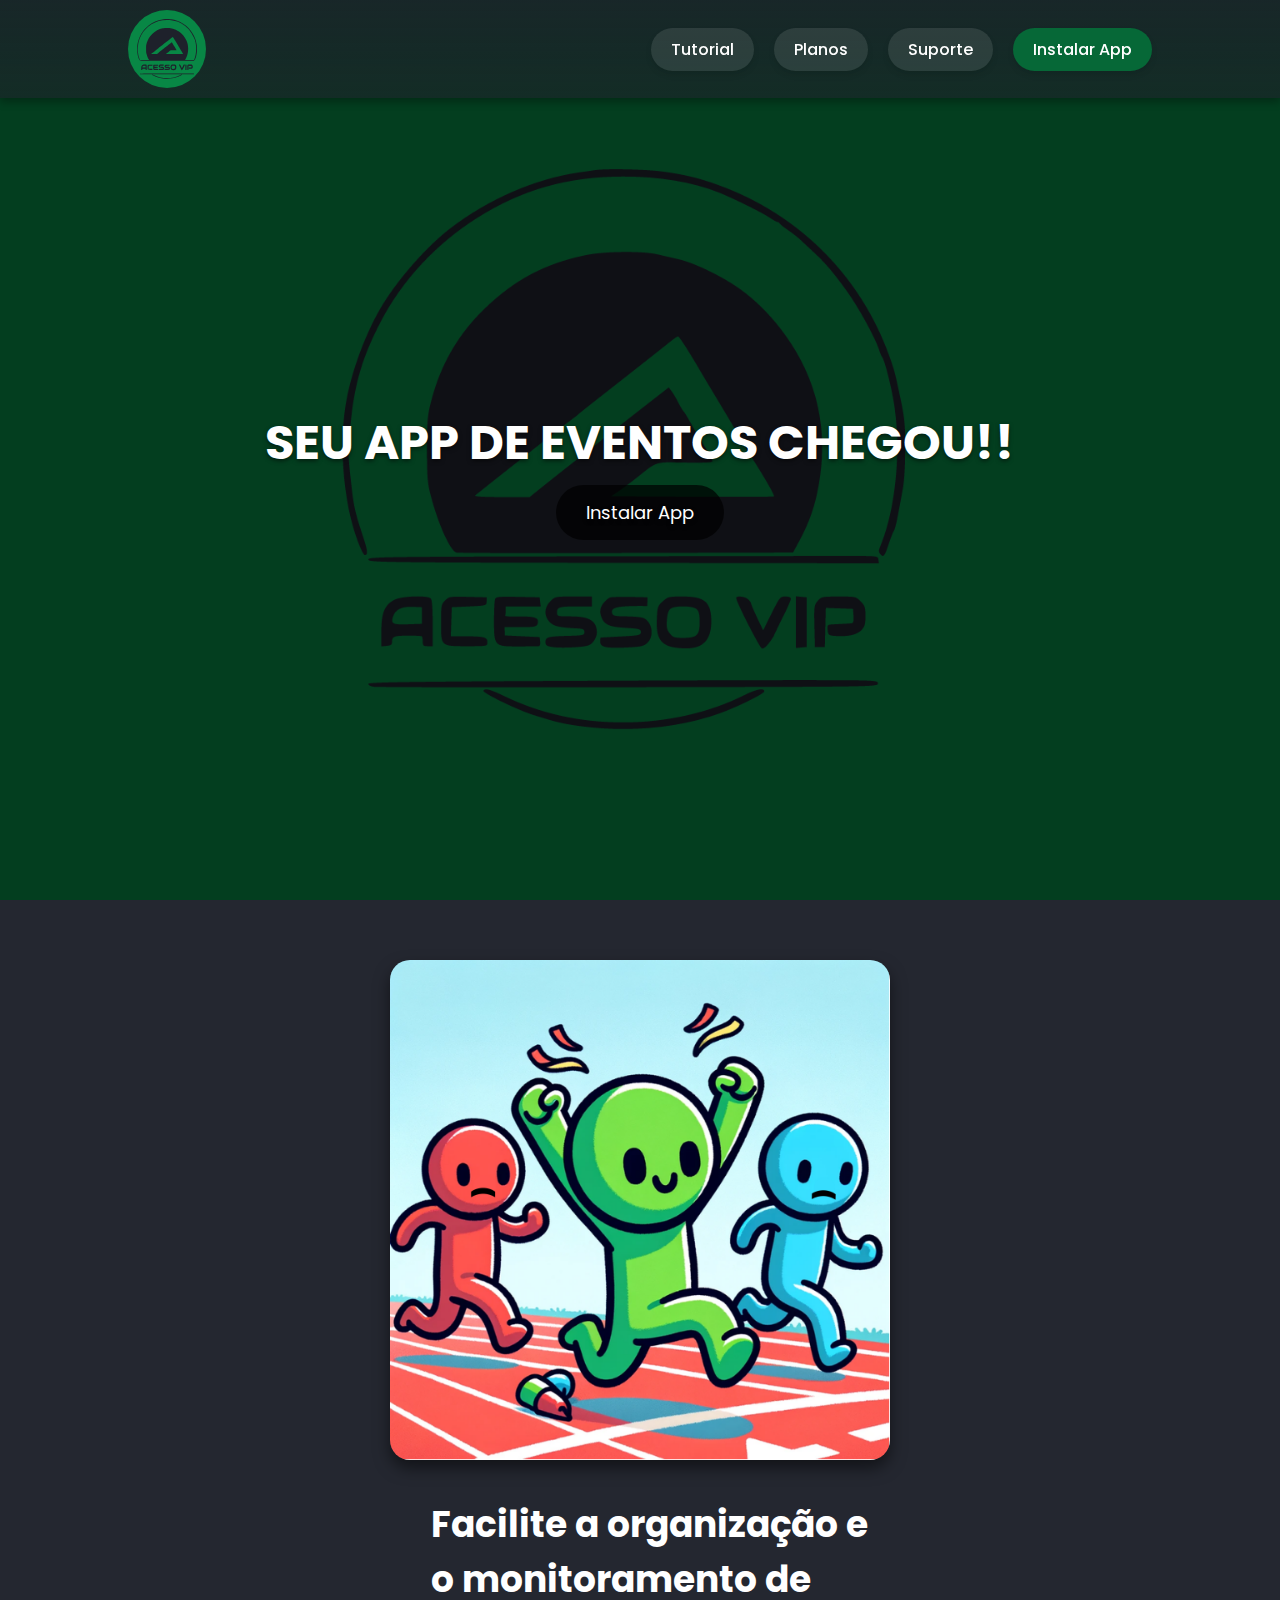
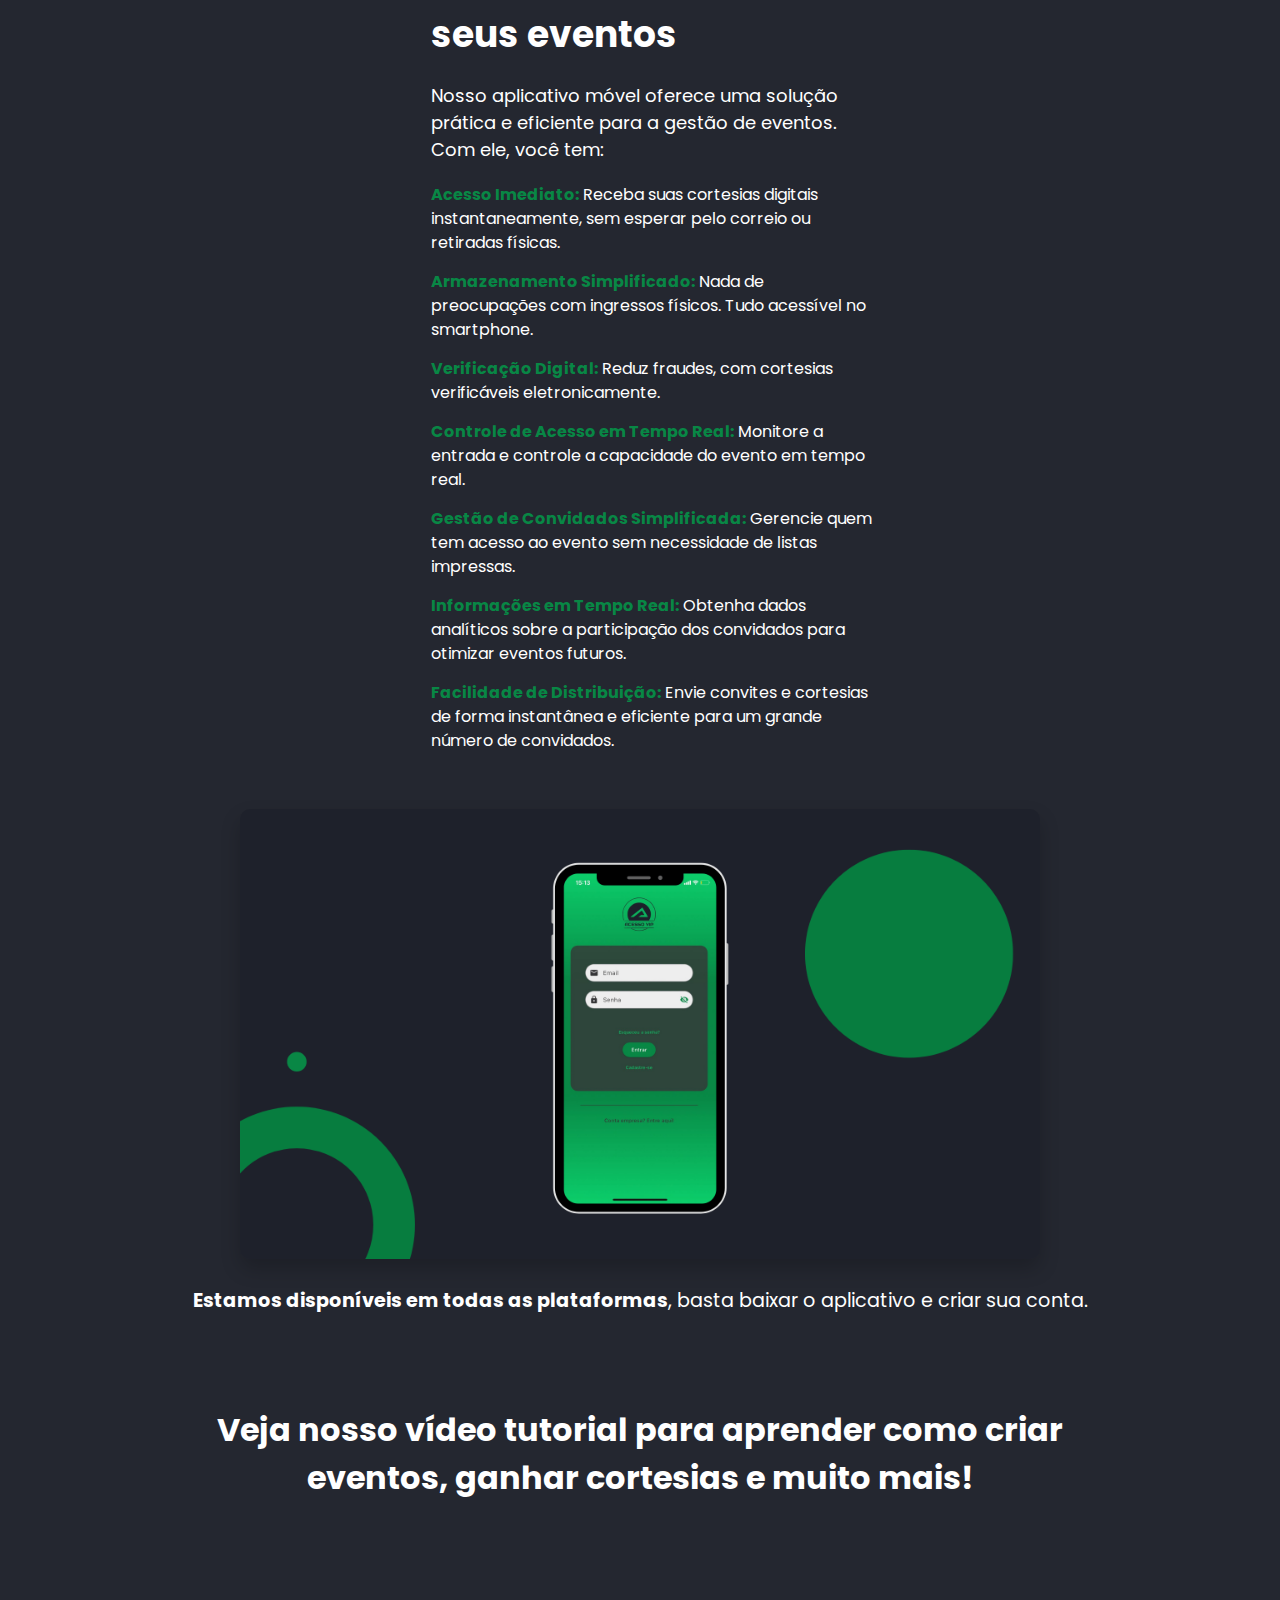
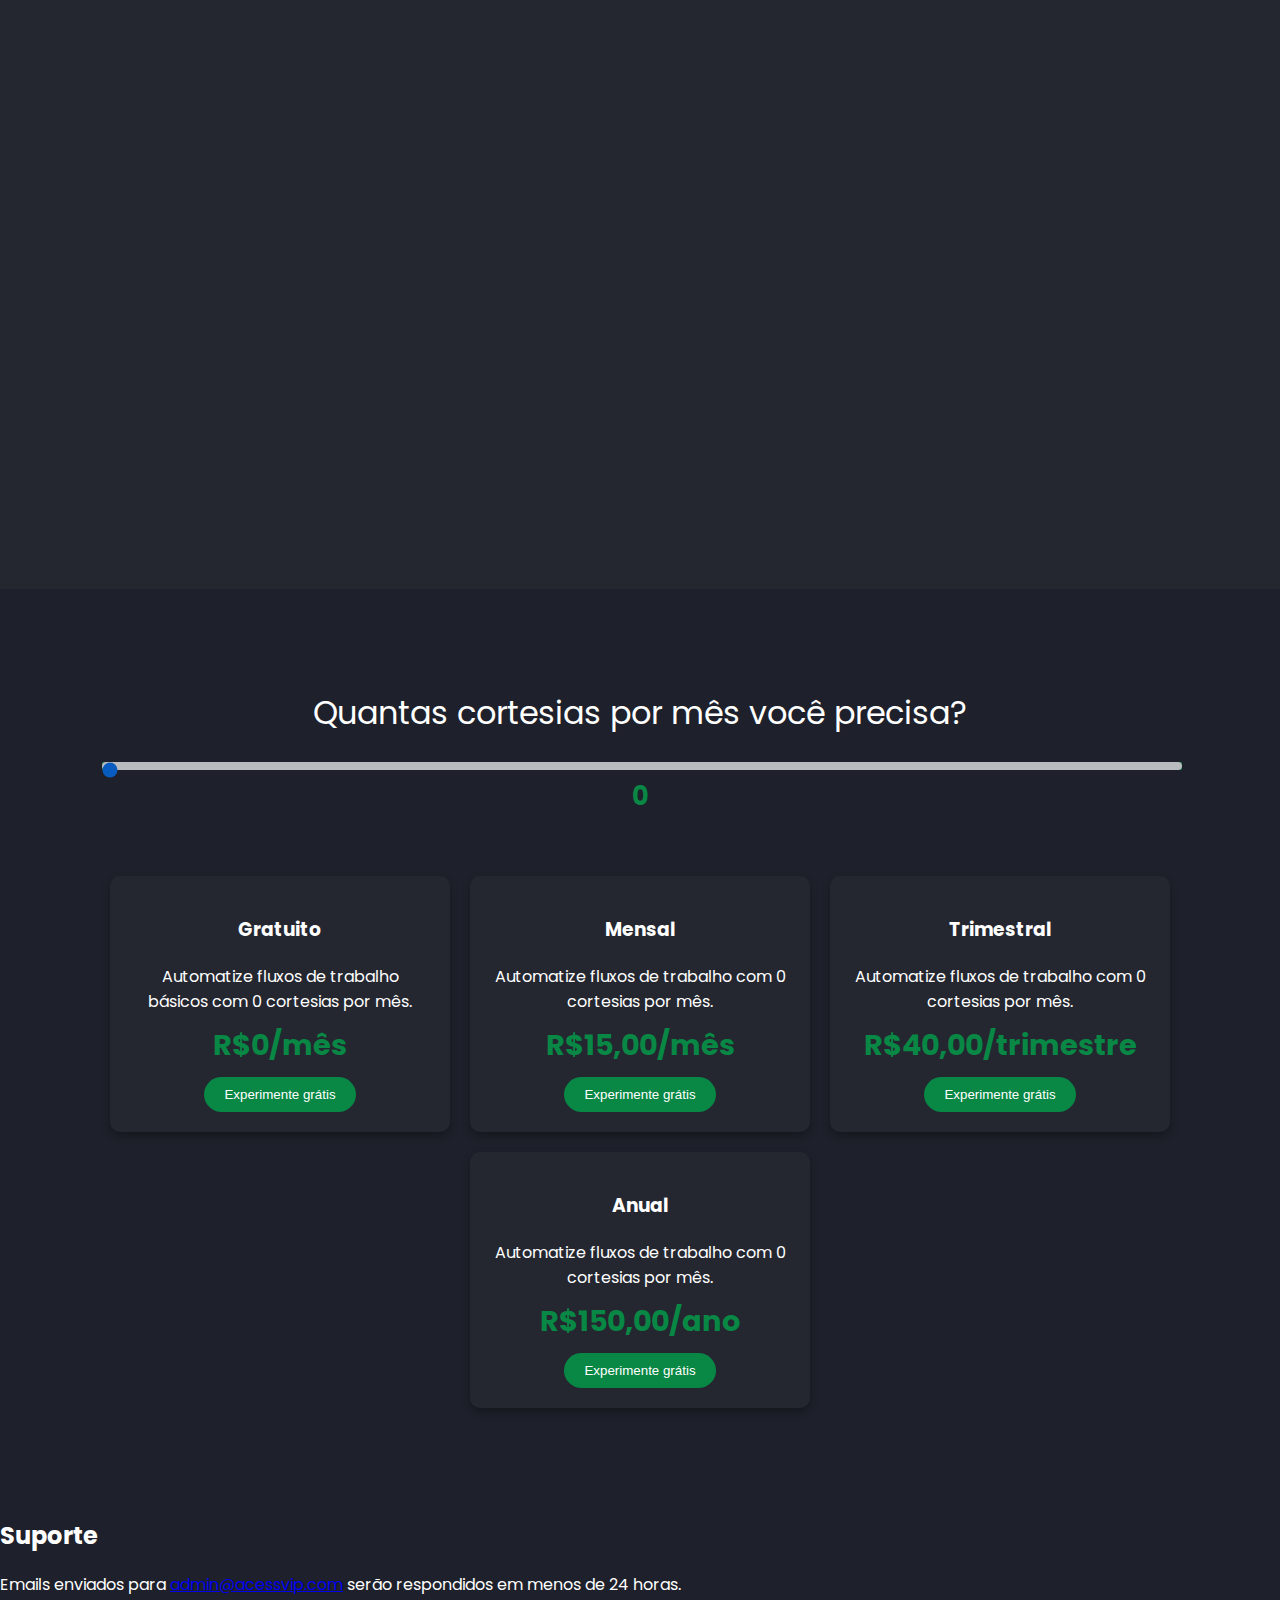
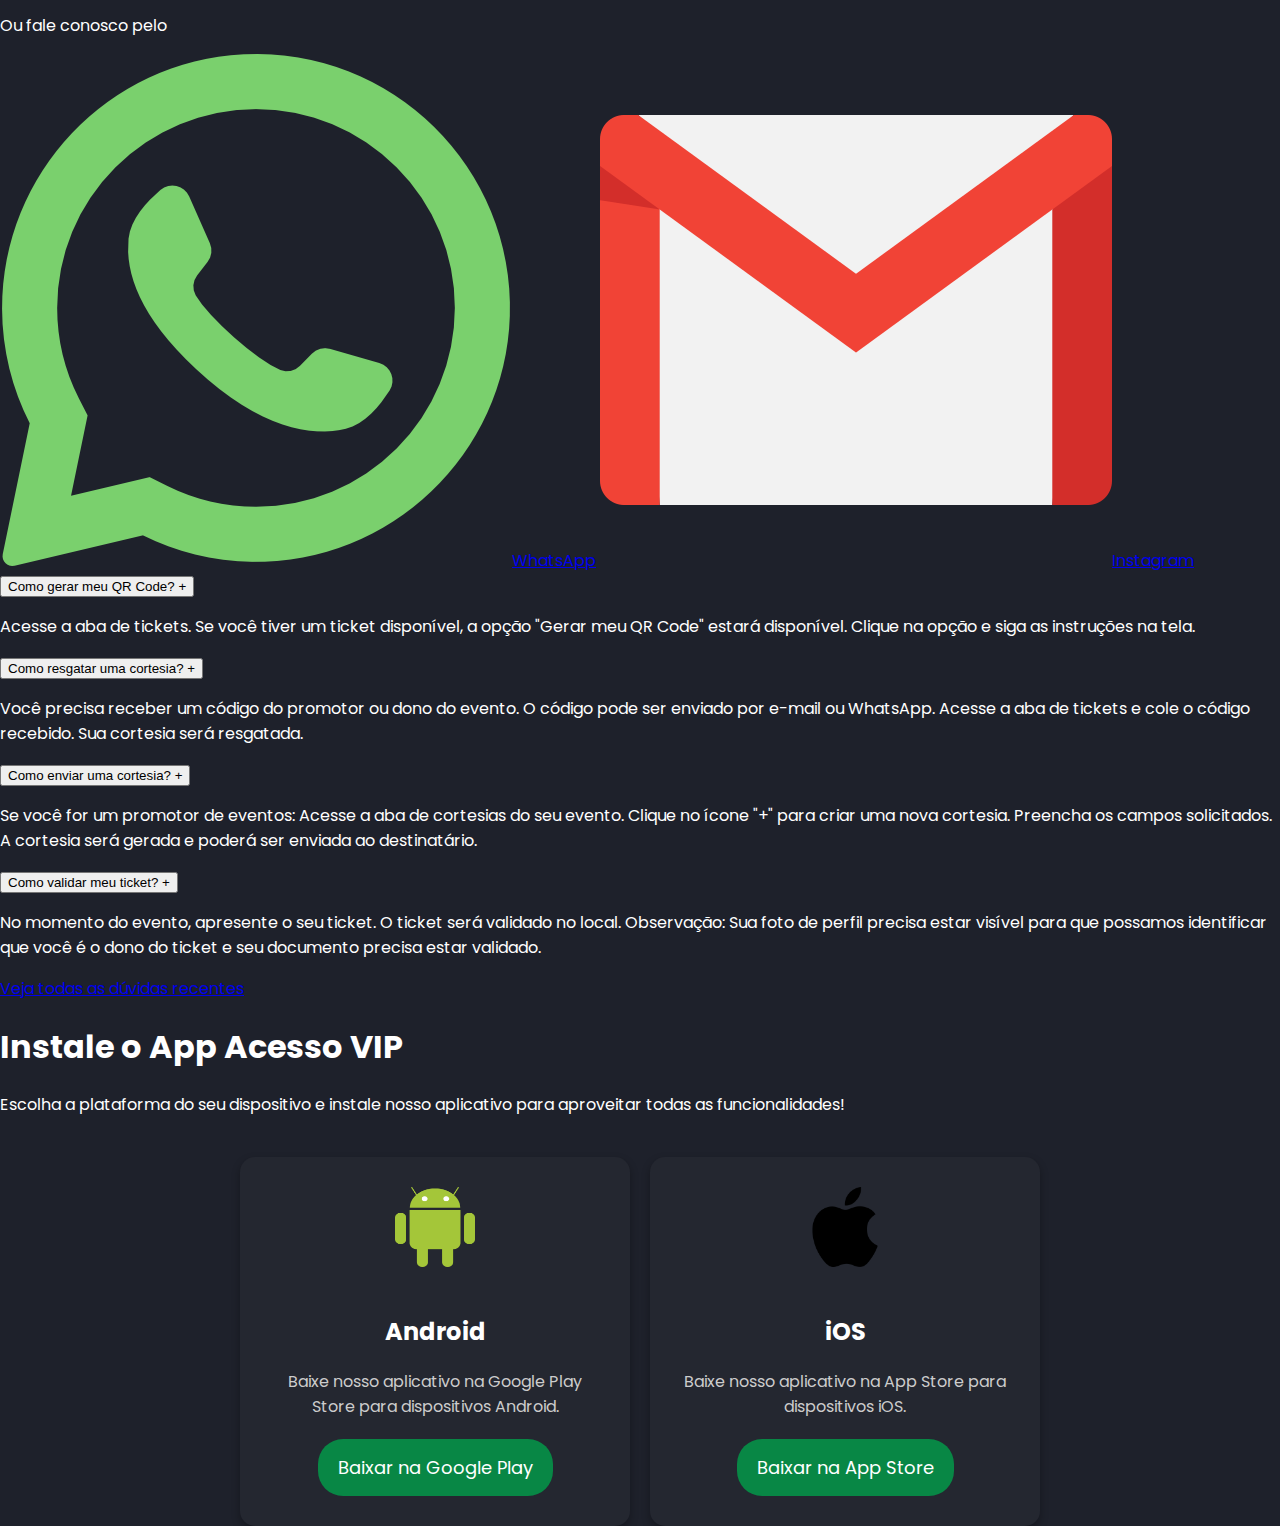
==== index.html @ bec6817f "Update index.html" ====
<!DOCTYPE html>
<html lang="pt-br">
<head>
    <meta charset="UTF-8">
    <meta name="viewport" content="width=device-width, initial-scale=1.0">
    <title>Acesso VIP</title>
    <link rel="stylesheet" href="styles.css">
</head>
<body>
    <header>
        <div class="logo-container">
            <img src="assets/logo.svg" alt="Logo" class="logo">
        </div>
        <nav>
            <ul>
                <li><a href="#tutorial">Tutorial</a></li>
                <li><a href="#plans">Planos</a></li>
                <li><a href="#support">Suporte</a></li>
                <li><a href="#instalar" style="background-color: #066837;">Instalar App</a></li>
            </ul>
        </nav>
    </header>
    
    <!-- Seção de Banner -->
    <section class="banner">
        <div class="banner-content">
            <h1>SEU APP DE EVENTOS CHEGOU!!</h1>
            <a href="#instalar" class="banner-button">Instalar App</a>
        </div>
    </section>

    <section id="tutorial" class="tutorial">
        <div class="tutorial-container">
            <div class="tutorial-left">
                <img src="assets/image.png" alt="Imagem do App">
            </div>
            <div class="tutorial-right">
                <h2>Facilite a organização e o monitoramento de seus eventos</h2>
                <p>Nosso aplicativo móvel oferece uma solução prática e eficiente para a gestão de eventos. Com ele, você tem:</p>
                <ul>
                    <li><strong>Acesso Imediato:</strong> Receba suas cortesias digitais instantaneamente, sem esperar pelo correio ou retiradas físicas.</li>
                    <li><strong>Armazenamento Simplificado:</strong> Nada de preocupações com ingressos físicos. Tudo acessível no smartphone.</li>
                    <li><strong>Verificação Digital:</strong> Reduz fraudes, com cortesias verificáveis eletronicamente.</li>
                    <li><strong>Controle de Acesso em Tempo Real:</strong> Monitore a entrada e controle a capacidade do evento em tempo real.</li>
                    <li><strong>Gestão de Convidados Simplificada:</strong> Gerencie quem tem acesso ao evento sem necessidade de listas impressas.</li>
                    <li><strong>Informações em Tempo Real:</strong> Obtenha dados analíticos sobre a participação dos convidados para otimizar eventos futuros.</li>
                    <li><strong>Facilidade de Distribuição:</strong> Envie convites e cortesias de forma instantânea e eficiente para um grande número de convidados.</li>
                </ul>
            </div>
        </div>
        <div class="promotion-and-video">
            <div class="app-promotion">
                <img src="assets/phone.png" alt="Aplicativo em todas as plataformas">
                <p><strong>Estamos disponíveis em todas as plataformas</strong>, basta baixar o aplicativo e criar sua conta.</p>
            </div>
            <div class="video-tutorial">
                <h3>Veja nosso vídeo tutorial para aprender como criar eventos, ganhar cortesias e muito mais!</h3>
                <iframe width="560" height="315" src="https://www.youtube.com/embed/seu-video-id-aqui" frameborder="0" allowfullscreen></iframe>
            </div>
        </div>
    </section>
    
    <section id="plans" style="margin: 100px;">
        <div class="slider-container">
            <label for="courtesy-slider">Quantas cortesias por mês você precisa?</label>
            <input type="range" id="courtesy-slider" min="0" max="12000" value="0" step="400" oninput="updatePrices(this.value)">
            <span id="slider-value">0</span>
        </div>
    
        <div class="plans-container">
            <div class="plan">
                <h3>Gratuito</h3>
                <p>Automatize fluxos de trabalho básicos com <span id="free-courtesy">0</span> cortesias por mês.</p>
                <p class="price">R$0/mês</p>
                <button>Experimente grátis</button>
            </div>
            <div class="plan">
                <h3>Mensal</h3>
                <p>Automatize fluxos de trabalho com <span id="monthly-courtesy">0</span> cortesias por mês.</p>
                <p class="price">R$<span id="monthly-price">15,00</span>/mês</p>
                <button>Experimente grátis</button>
            </div>
            <div class="plan">
                <h3>Trimestral</h3>
                <p>Automatize fluxos de trabalho com <span id="quarterly-courtesy">0</span> cortesias por mês.</p>
                <p class="price">R$<span id="quarterly-price">40,00</span>/trimestre</p>
                <button>Experimente grátis</button>
            </div>
            <div class="plan">
                <h3>Anual</h3>
                <p>Automatize fluxos de trabalho com <span id="annual-courtesy">0</span> cortesias por mês.</p>
                <p class="price">R$<span id="annual-price">150,00</span>/ano</p>
                <button>Experimente grátis</button>
            </div>
        </div>
    </section>
    
    <section id="support-preview" class="support-preview">
        <h2>Suporte</h2>
        <p>Emails enviados para <a href="mailto:admin@acessvip.com" class="email-link">admin@acessvip.com</a> serão respondidos em menos de 24 horas.</p>
        <p>Ou fale conosco pelo</p>
        <a href="https://wa.me/your-whatsapp-number" class="whatsapp-button"><img src="assets/whatsapp.png" alt="WhatsApp">WhatsApp</a>
        <a href="https://www.instagram.com/seuperfil" class="insta-button"><img src="assets/email.png" alt="Instagram">Instagram</a>
    
        <div class="faq-preview">
            <div class="faq-item">
                <button class="faq-question">
                    Como gerar meu QR Code?
                    <span class="faq-icon">+</span>
                </button>
                <div class="faq-answer">
                    <p>Acesse a aba de tickets. Se você tiver um ticket disponível, a opção "Gerar meu QR Code" estará disponível. Clique na opção e siga as instruções na tela.</p>
                </div>
            </div>
            <div class="faq-item">
                <button class="faq-question">
                    Como resgatar uma cortesia?
                    <span class="faq-icon">+</span>
                </button>
                <div class="faq-answer">
                    <p>Você precisa receber um código do promotor ou dono do evento. O código pode ser enviado por e-mail ou WhatsApp. Acesse a aba de tickets e cole o código recebido. Sua cortesia será resgatada.</p>
                </div>
            </div>
            <div class="faq-item">
                <button class="faq-question">
                    Como enviar uma cortesia?
                    <span class="faq-icon">+</span>
                </button>
                <div class="faq-answer">
                    <p>Se você for um promotor de eventos: Acesse a aba de cortesias do seu evento. Clique no ícone "+" para criar uma nova cortesia. Preencha os campos solicitados. A cortesia será gerada e poderá ser enviada ao destinatário.</p>
                </div>
            </div>
            <div class="faq-item">
                <button class="faq-question">
                    Como validar meu ticket?
                    <span class="faq-icon">+</span>
                </button>
                <div class="faq-answer">
                    <p>No momento do evento, apresente o seu ticket. O ticket será validado no local. Observação: Sua foto de perfil precisa estar visível para que possamos identificar que você é o dono do ticket e seu documento precisa estar validado.</p>
                </div>
            </div>
        </div>
    
        <a href="suporte.html" class="view-all-link">Veja todas as dúvidas recentes</a>
    </section>                
    
    <section id="instalar">
        <h1>Instale o App Acesso VIP</h1>
        <p>Escolha a plataforma do seu dispositivo e instale nosso aplicativo para aproveitar todas as funcionalidades!</p>
        
        <div class="platform-container">
            <div class="platform">
                <img src="assets/android.png" alt="Android">
                <h2>Android</h2>
                <p>Baixe nosso aplicativo na Google Play Store para dispositivos Android.</p>
                <a href="https://play.google.com/store/apps/details?id=br.com.facility.facility" class="install-button" target="_blank" rel="noopener noreferrer">Baixar na Google Play</a>
            </div>
            <div class="platform">
                <img src="assets/apple.png" alt="iOS">
                <h2>iOS</h2>
                <p>Baixe nosso aplicativo na App Store para dispositivos iOS.</p>
                <a href="https://apps.apple.com/br/app/acesso-vip/id6478621364" class="install-button" target="_blank" rel="noopener noreferrer">Baixar na App Store</a>
            </div>
        </div>
    </section>

    <!-- Carrega o script externo -->
    <script src="scripts.js"></script>
</body>
</html>
---- styles.css ----
/* Importando a fonte Poppins */
@import url('https://fonts.googleapis.com/css2?family=Poppins:wght@300;400;500;600;700&display=swap');

/* Definições básicas */
body {
    margin: 0;
    padding: 0;
    font-family: 'Poppins', sans-serif;
    background-color: #1E212B; /* Cor de fundo principal */
    color: white; /* Cor do texto */
    overflow-x: hidden; /* Impede o overflow lateral */
}

/* Estilo do Header e do Menu */
header {
    display: flex;
    justify-content: space-between;
    align-items: center;
    padding: 10px 10%; /* Padding lateral de 10% para garantir espaço */
    background: linear-gradient(to bottom, rgba(30, 33, 43, 0.8), rgba(30, 33, 43, 0.6)); /* Gradiente transparente */
    position: fixed;
    width: 100%;
    top: 0;
    z-index: 1000;
    box-sizing: border-box;
    box-shadow: 0 4px 8px rgba(0, 0, 0, 0.3); /* Sombra abaixo do menu */
}

.logo-container {
    background-color: #088745; /* Fundo redondo verde para a logo */
    border-radius: 50%;
    padding: 9px; /* Reduzi o padding para menos borda verde */
    display: flex;
    justify-content: center;
    align-items: center;
    width: 60px; /* Tamanho ajustado para a logo */
    height: 60px; /* Tamanho ajustado para a logo */
}

.logo {
    width: 60px; /* Tamanho da logo ajustado */
    height: 60px; /* Tamanho da logo ajustado */
}

nav ul {
    list-style: none;
    margin: 0;
    padding: 0;
    display: flex;
    gap: 20px; /* Espaço entre os itens do menu */
    flex-wrap: wrap; /* Para evitar que itens saiam da tela em dispositivos menores */
}

nav ul li {
    display: inline;
}

nav ul li a {
    text-decoration: none;
    color: white;
    font-weight: 500;
    padding: 10px 20px;
    border-radius: 25px; /* Arredondamento dos botões */
    transition: background-color 0.3s, transform 0.2s;
    white-space: nowrap; /* Evita quebra de linha nos textos */
    box-shadow: 0 4px 6px rgba(0, 0, 0, 0.1); /* Sombra suave nos botões */
    background-color: rgba(255, 255, 255, 0.1); /* Fundo padrão para as seções */
}

nav ul li a:hover {
    background-color: rgba(255, 255, 255, 0.2); /* Efeito hover */
    transform: translateY(-2px); /* Efeito hover com leve elevação */
}

nav ul li a.section-4 {
    background-color: #088745; /* Fundo verde para a seção 4 */
}

/* Estilo da Seção de Banner */
.banner {
    height: 100vh; /* Ocupar a altura total da viewport */
    background-image: url('../assets/banner.png'); /* Substitua pelo caminho correto da imagem */
    background-size: cover;
    background-position: center;
    display: flex;
    justify-content: center;
    align-items: center;
    text-align: center;
    position: relative;
}

/* Sobreposição escura para tornar a imagem menos visível */
.banner::before {
    content: "";
    position: absolute;
    top: 0;
    left: 0;
    width: 100%;
    height: 100%;
    background-color: rgba(0, 0, 0, 0.5); /* Ajuste a opacidade conforme necessário (0.5 = 50%) */
    z-index: 1;
}

.banner-content {
    color: white;
    text-shadow: 0 2px 4px rgba(0, 0, 0, 0.5);
    position: relative;
    z-index: 2; /* Garantir que o conteúdo esteja acima da sobreposição */
}

.banner h1 {
    font-size: 48px;
    margin-bottom: 20px;
}

.banner-button {
    background-color: rgba(0, 0, 0, 0.7);
    color: white;
    padding: 15px 30px;
    border-radius: 30px;
    text-decoration: none;
    font-size: 18px;
    transition: background-color 0.3s ease;
}

.banner-button:hover {
    background-color: rgba(0, 0, 0, 0.9);
}

/* Estilo da Seção de Tutorial */
.tutorial {
    background-color: #242730;
    padding: 60px 15%;
    color: white;
    text-align: center;
}

.tutorial-container {
    display: flex;
    justify-content: center;
    align-items: flex-start;
    max-width: 1200px;
    width: 100%;
    margin-bottom: 40px;
    flex-wrap: wrap; /* Permite que o layout seja responsivo */
}

.tutorial-left img {
    max-width: 100%;
    border-radius: 20px;
    box-shadow: 0 8px 16px rgba(0, 0, 0, 0.5); /* Sombra mais pronunciada */
    max-width: 500px;
}

.tutorial-right {
    max-width: 50%;
    margin-left: 30px;
    text-align: left;
}

.tutorial-right h2 {
    font-size: 36px;
    margin-bottom: 20px;
}

.tutorial-right p {
    font-size: 18px;
    margin-bottom: 20px;
    line-height: 1.5;
}

.tutorial-right ul {
    list-style: none;
    padding: 0;
    font-size: 16px;
}

.tutorial-right ul li {
    margin-bottom: 15px;
    line-height: 1.5;
}

.tutorial-right ul li strong {
    color: #088745;
}

/* Centralização do Banner e do Vídeo */
.promotion-and-video {
    display: flex;
    flex-direction: column;
    align-items: center;
    width: 100%;
}

.app-promotion img {
    width: 100%;
    max-width: 800px;
    height: auto;
    border-radius: 10px;
    box-shadow: 0 10px 20px rgba(0, 0, 0, 0.2); /* Sombra suave */
    margin: 0 auto;
}

.app-promotion p {
    margin-top: 20px;
    font-size: 1.2rem;
    color: white;
}

.video-tutorial {
    margin-top: 40px;
}

.video-tutorial h3 {
    font-size: 2rem;
    margin-bottom: 20px;
}

.video-tutorial iframe {
    width: 100%;
    max-width: 800px;
    height: 600px;
    border-radius: 10px;
}

/* Estilo do Slider */
.slider-container {
    text-align: center;
    margin: 50px 0;
}

.slider-container label {
    font-size: 2rem;
    display: block;
    margin-bottom: 15px;
}

#courtesy-slider {
    -webkit-appearance: none;
    width: 100%;
    height: 8px;
    background: #088745; /* Cor de fundo padrão */
    outline: none;
    opacity: 0.7;
    transition: opacity .2s;
}

/* Estilo da barra do slider */
#courtesy-slider::-webkit-slider-runnable-track {
    width: 100%;
    height: 8px;
    background: #fdfdfd; /* Cor verde da barra */
    border-radius: 25px;
}

#courtesy-slider:hover {
    opacity: 1;
}

#slider-value {
    font-size: 1.6rem;
    font-weight: bold;
    color: #088745;
}

.plans-container {
    display: flex;
    justify-content: center;
    flex-wrap: wrap;
}

.plan {
    background-color: #242730;
    padding: 20px;
    margin: 10px;
    border-radius: 10px;
    text-align: center;
    box-shadow: 0 4px 8px rgba(0, 0, 0, 0.3);
    flex: 1 1 200px;
    max-width: 300px;
}

.plan h3 {
    margin-bottom: 20px;
}

.plan p {
    margin: 10px 0;
}

.plan .price {
    font-size: 1.8rem;
    font-weight: bold;
    color: #088745;
}

.plan button {
    background-color: #088745;
    color: white;
    padding: 10px 20px;
    border: none;
    border-radius: 25px;
    cursor: pointer;
    transition: background-color 0.5s ease;
}

.plan button:hover {
    background-color: #066837;
}

/* Estilo das opções de contato */
.contact-options {
    display: flex;
    flex-direction: row;
    align-items: center;
    gap: 20px;
}

.contact-option {
    display: flex;
    align-items: center;
    background-color: #2D313C;
    border-radius: 10px;
    padding: 15px;
    width: 100%;
    max-width: 400px;
    box-shadow: 0 4px 8px rgba(0, 0, 0, 0.3);
}

.contact-option img {
    width: 40px;
    height: 40px;
    margin-right: 15px;
}

.contact-info h3 {
    margin: 0;
    font-size: 18px;
}

.contact-info p {
    margin: 0;
    font-size: 14px;
}

/* Centralização da Seção de Instalação */
.platform-container {
    display: flex;
    justify-content: space-between; /* Espaço entre os containers */
    align-items: center;
    flex-direction: row;
    gap: 20px;
    margin-top: 40px;
    max-width: 800px; /* Define uma largura máxima */
    margin-left: auto;
    margin-right: auto; /* Centraliza o container */
    padding: 0 10px; /* Ajusta o padding lateral para dispositivos menores */
}

.platform {
    background-color: #242730;
    padding: 30px;
    border-radius: 15px;
    text-align: center; /* Centraliza todo o conteúdo dentro do container */
    box-shadow: 0 4px 8px rgba(0, 0, 0, 0.3);
    width: calc(50% - 10px); /* Largura ajustada com espaço entre os containers */
    max-width: 400px; /* Garante que o container não ultrapasse a largura */
}

.platform img {
    width: 80px;
    height: 80px;
    margin-bottom: 20px;
}

.platform h2 {
    margin-bottom: 20px;
    font-size: 24px;
}

.platform p {
    font-size: 16px;
    margin-bottom: 20px;
    color: #ccc;
    text-align: center; /* Centraliza o texto da legenda */
}

.install-button {
    background-color: #088745;
    color: white;
    padding: 15px 20px; /* Ajustei o padding para evitar que o botão quebre */
    border-radius: 25px;
    text-decoration: none;
    font-size: 18px;
    display: inline-block; /* Garante que o botão não quebre em partes */
    white-space: nowrap; /* Evita que o texto do botão quebre em linhas */
    transition: background-color 0.3s ease;
    text-align: center; /* Centraliza o texto no botão */
}

.install-button:hover {
    background-color: #066837;
}

/* Responsividade adicional */
@media (max-width: 600px) {
    .platform-container {
        flex-direction: column;
        gap: 20px;
    }

    .platform {
        width: 100%; /* Torna o container mais flexível em telas menores */
        max-width: 100%; /* Garante que o container ocupe a largura total */
    }
}

/* Responsividade geral */
@media (max-width: 769px) {

    /* Header */
    header {
        flex-direction: column;
        align-items: center;
        padding: 15px 10px;
        text-align: center;
    }

    /* Esconde o menu em dispositivos móveis */
    nav {
        display: none;
    }

    /* Logo centralizada */
    .logo-container {
        margin-bottom: 20px;
    }

    /* Centralização e padding dos conteúdos das seções */
    section {
        padding: 30px 5%;
        text-align: center;
    }

    /* Imagens ajustadas para caber na tela */
    img {
        max-width: 100%;
        height: auto;
    }

    /* Ajustes na seção de tutorial */
    .tutorial-container {
        flex-direction: column;
        align-items: center;
    }

    .tutorial-left, .tutorial-right {
        max-width: 100%;
        margin: 0 auto;
        text-align: center;
    }

    .tutorial-right {
        margin-top: 30px; /* Espaçamento para separar a imagem do texto */
    }

    /* Ajustes na seção de planos */
    .plans-container {
        flex-direction: column; /* Empilha os planos */
        align-items: center;
        gap: 20px;
        padding: 0;
    }

    .plan {
        max-width: 100%; /* Garante que o container ocupe a largura máxima disponível */
        margin: 0 auto;
        padding: 20px;
    }

    .plan h3 {
        font-size: 1.5rem;
        margin-bottom: 15px;
    }

    .plan p {
        font-size: 1.2rem;
        margin-bottom: 20px;
    }

    .plan .price {
        font-size: 1.5rem;
        margin-bottom: 20px;
    }

    .plan button {
        font-size: 1.2rem;
        padding: 12px 25px;
    }

    /* Ajustes na seção de vídeo e promoção */
    .promotion-and-video {
        margin-top: 40px;
    }

    .video-tutorial {
        margin-top: 30px;
    }

    .video-tutorial iframe {
        width: 100%;
        height: auto;
    }

    /* Ajustes na seção de contato */
    .contact-options {
        flex-direction: column;
        gap: 20px; /* Espaço entre as opções de contato */
    }

    .contact-option {
        max-width: 100%; /* Garante que as opções de contato ocupem a largura disponível */
        margin: 0 auto;
    }
}

/* Ajustes adicionais para dispositivos menores (ex: celulares) */
@media (max-width: 480px) {

    /* Texto no banner menor e centralizado */
    .banner h1 {
        font-size: 32px;
    }

    .banner-button {
        font-size: 16px;
        padding: 10px 20px;
    }

    /* Ajustes nos botões */
    .install-button, .plan button {
        font-size: 1rem;
        padding: 10px 20px;
    }

    /* Ajuste do slider e valores */
    .slider-container label {
        font-size: 1.5rem;
    }

    #slider-value {
        font-size: 1.4rem;
    }

    /* Ajustes nos planos */
    .plan .price {
        font-size: 1.3rem;
    }
}
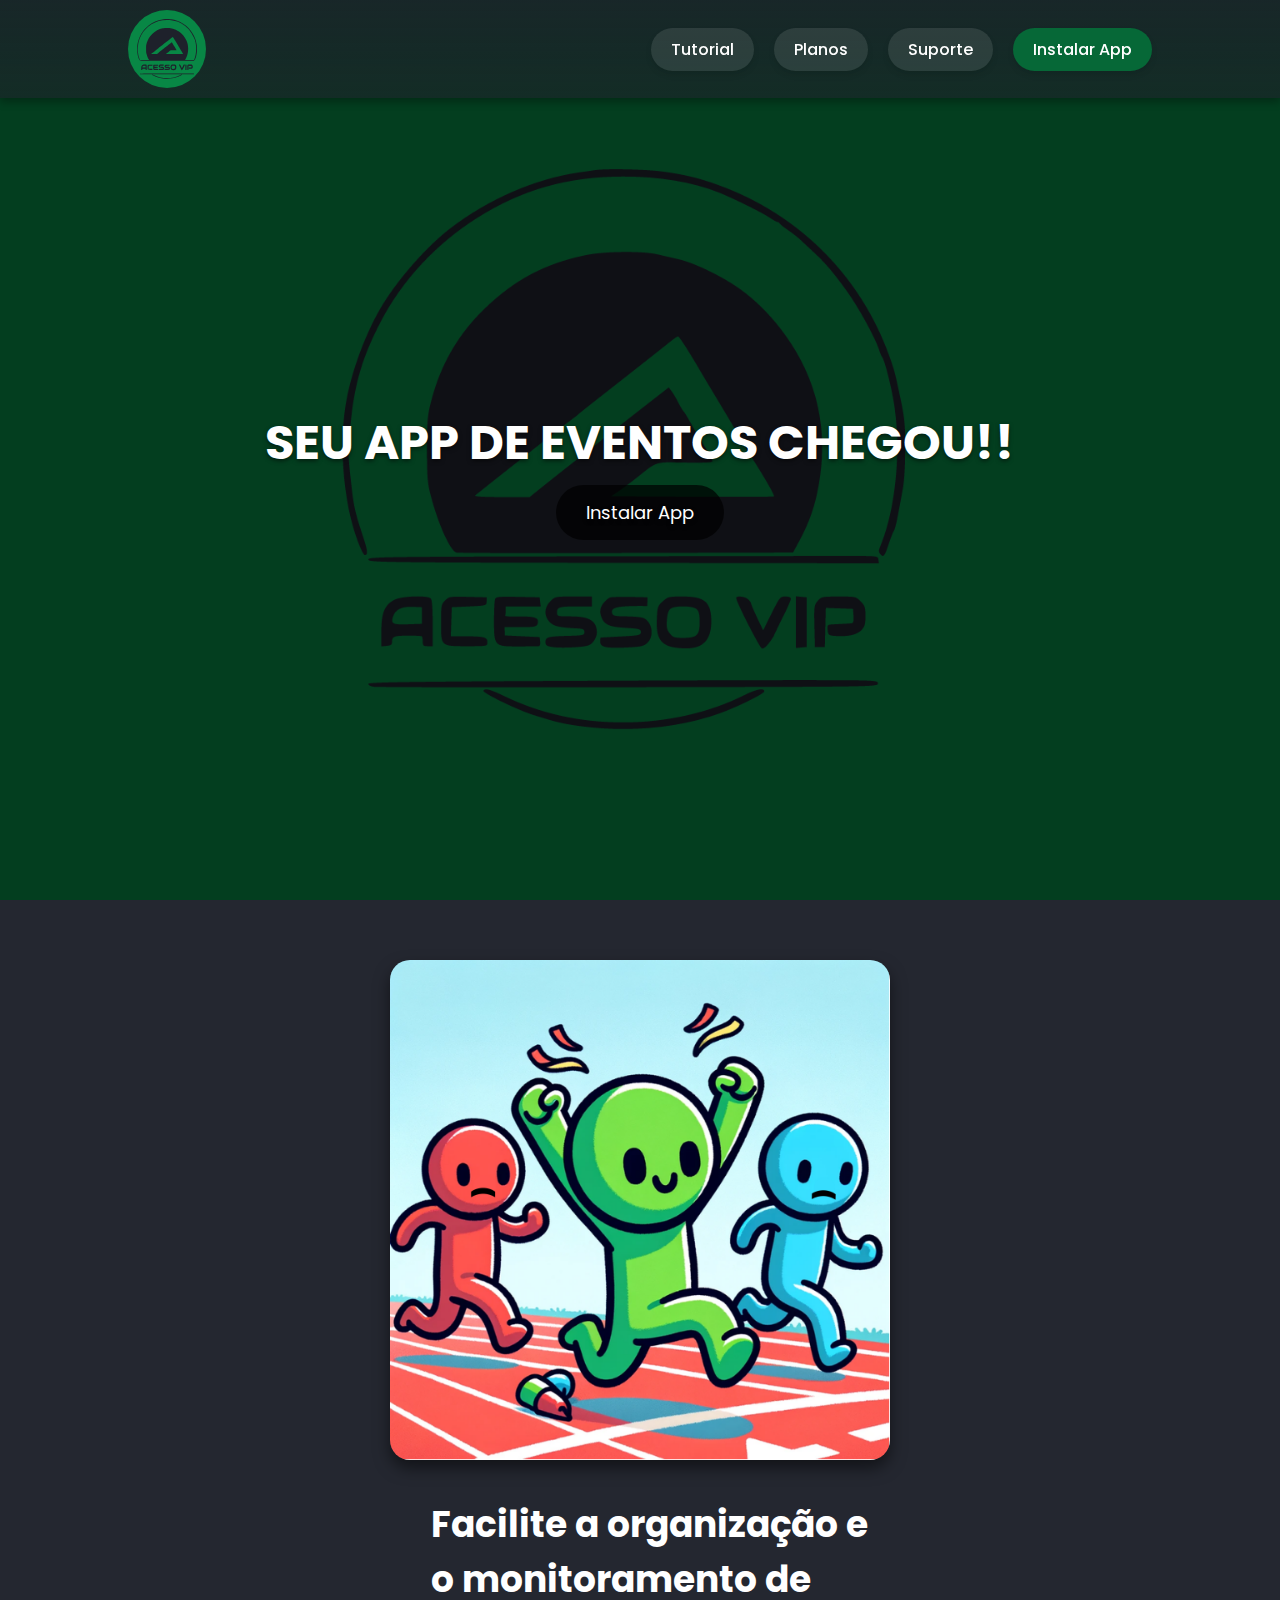
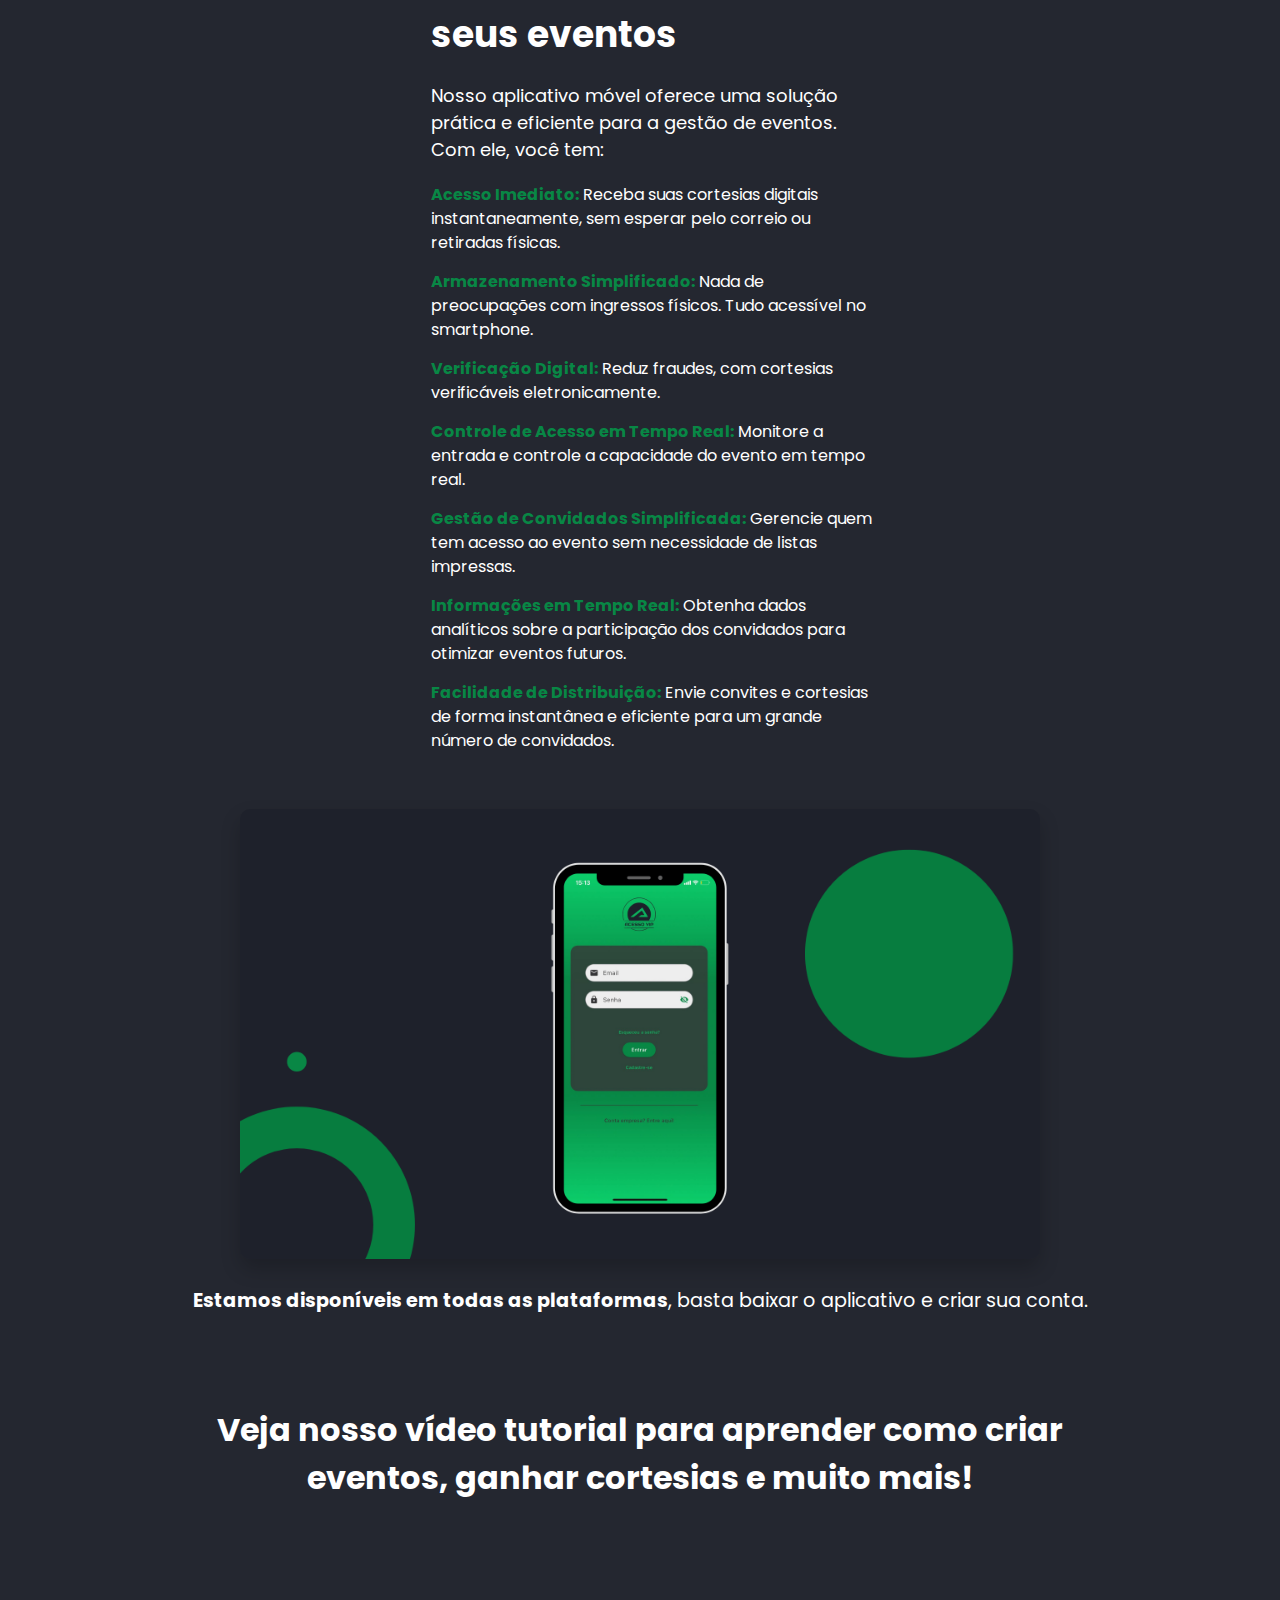
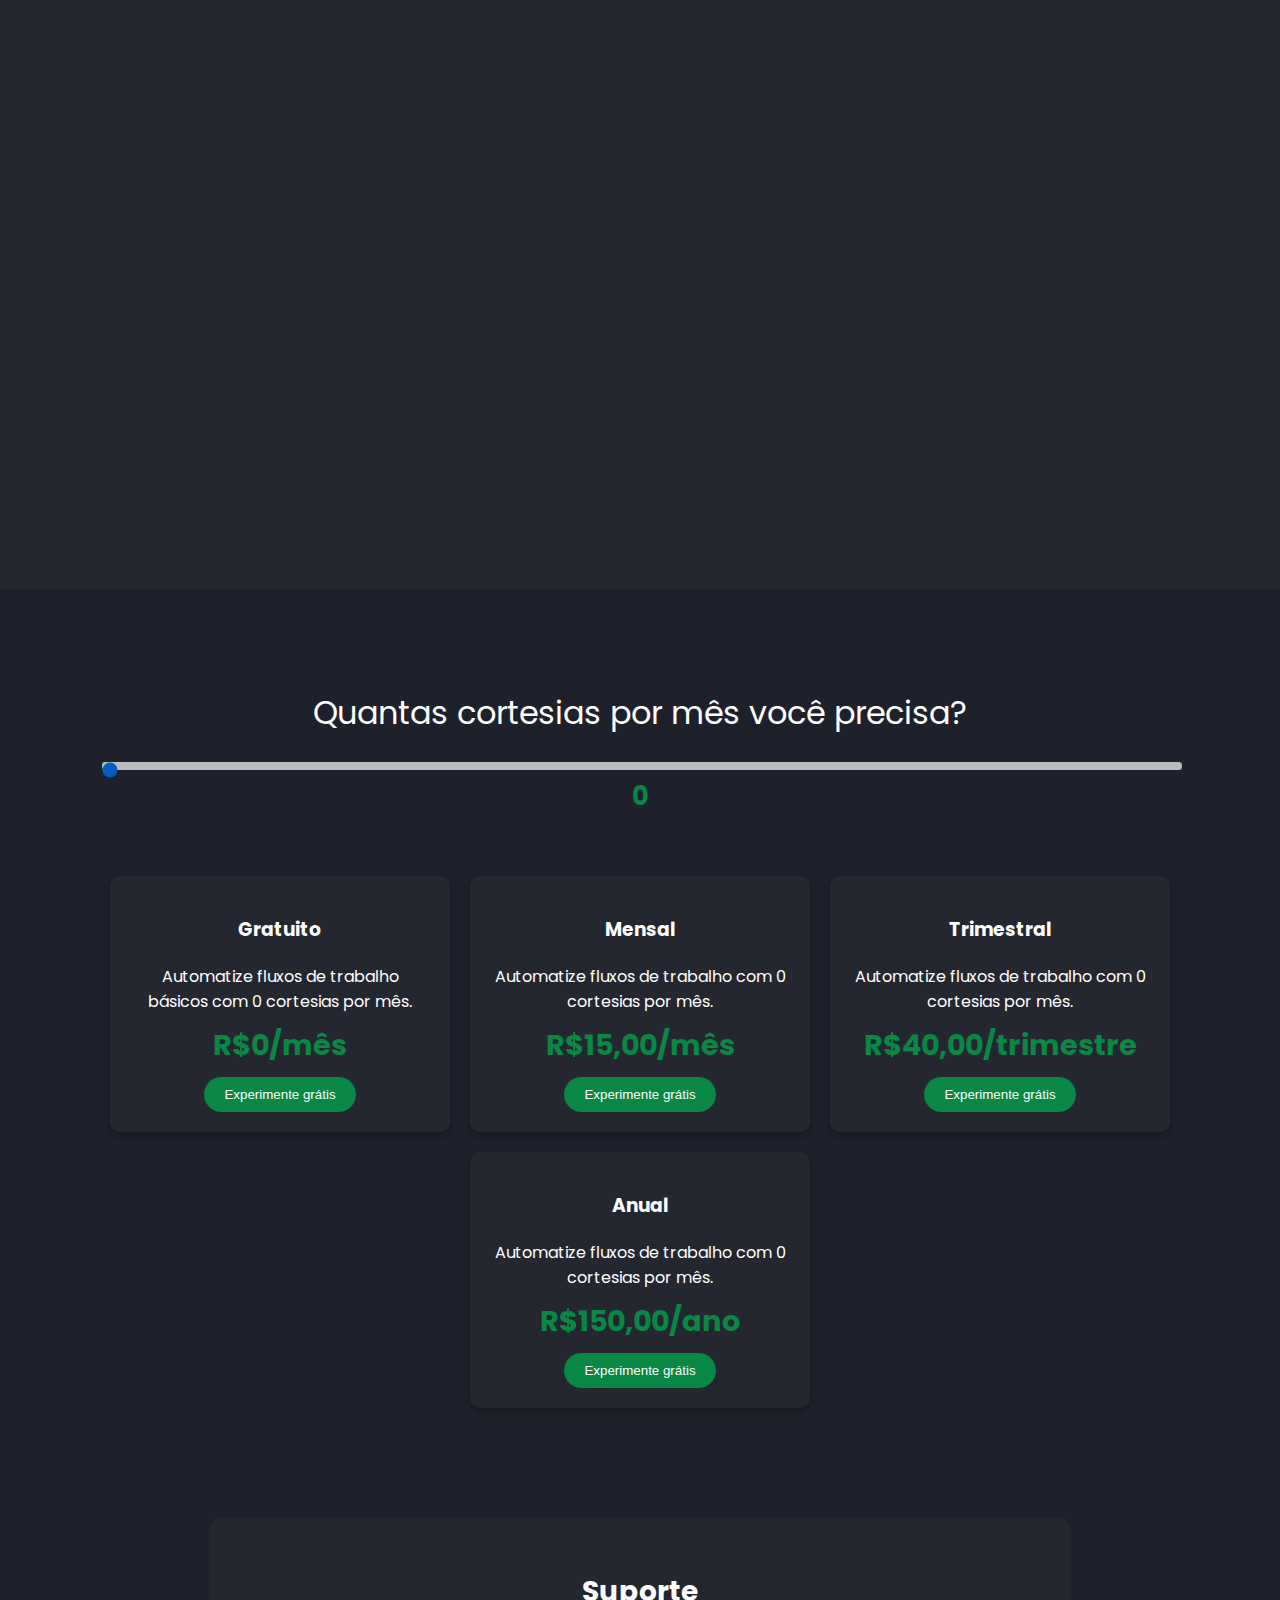
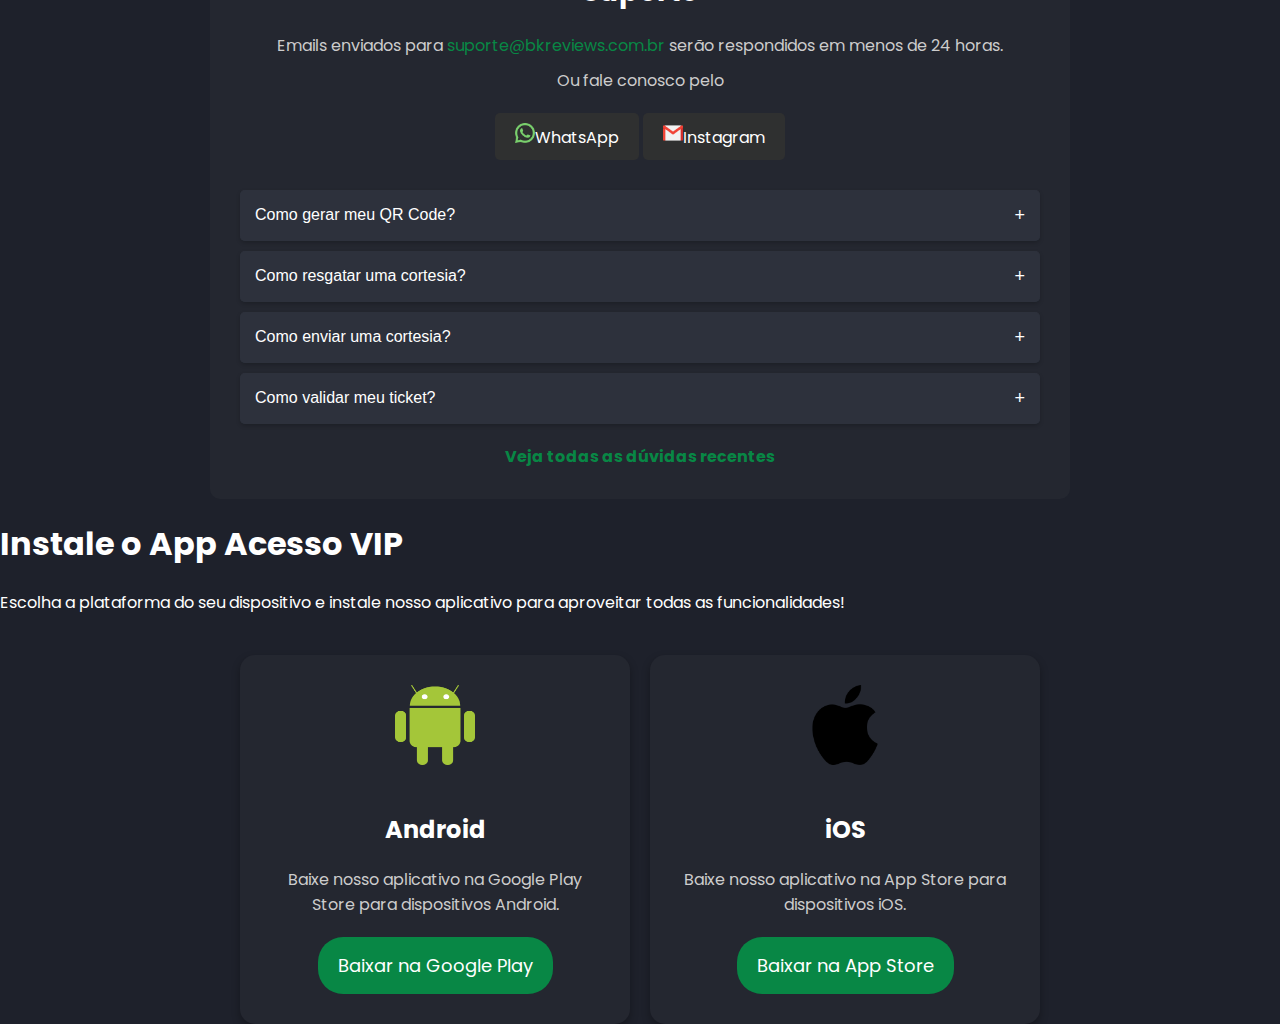
==== commit 0ea41f28: "Update index.html" ====
--- a/index.html
+++ b/index.html
@@ -97,10 +97,10 @@
     
     <section id="support-preview" class="support-preview">
         <h2>Suporte</h2>
-        <p>Emails enviados para <a href="mailto:admin@acessvip.com" class="email-link">admin@acessvip.com</a> serão respondidos em menos de 24 horas.</p>
+        <p>Emails enviados para <a href="mailto:suporte@bkreviews.com.br" class="email-link">suporte@bkreviews.com.br</a> serão respondidos em menos de 24 horas.</p>
         <p>Ou fale conosco pelo</p>
-        <a href="https://wa.me/your-whatsapp-number" class="whatsapp-button"><img src="assets/whatsapp.png" alt="WhatsApp">WhatsApp</a>
-        <a href="https://www.instagram.com/seuperfil" class="insta-button"><img src="assets/email.png" alt="Instagram">Instagram</a>
+        <a href="https://wa.me/your-whatsapp-number" class="whatsapp-button"><img src="assets/whatsapp.png" style="height: 20px;">WhatsApp</a>
+        <a href="https://www.instagram.com/seuperfil" class="insta-button"><img src="assets/email.png"  style="height: 20px;">Instagram</a>
     
         <div class="faq-preview">
             <div class="faq-item">
--- a/styles.css
+++ b/styles.css
@@ -307,40 +307,122 @@
 .plan button:hover {
     background-color: #066837;
 }
-
-/* Estilo das opções de contato */
-.contact-options {
-    display: flex;
-    flex-direction: row;
+/* Estilo da seção de suporte */
+.support-preview {
+    background-color: #242730;
+    padding: 30px;
+    text-align: center;
+    color: white;
+    margin-top: 40px;
+    max-width: 800px;
+    margin-left: auto;
+    margin-right: auto;
+    border-radius: 10px;
+}
+
+.support-preview h2 {
+    font-size: 28px;
+    margin-bottom: 20px;
+}
+
+.support-preview p {
+    margin: 10px 0;
+    font-size: 16px;
+    color: #cccccc;
+}
+
+.support-preview .email-link {
+    color: #088745;
+    text-decoration: none;
+}
+
+.support-preview .whatsapp-button {
+    display: inline-block;
+    padding: 10px 20px;
+    background-color: #2f3030;
+    color: white;
+    border-radius: 5px;
+    text-decoration: none;
+    margin-top: 10px;
+}
+
+.support-preview .insta-button {
+    display: inline-block;
+    padding: 10px 20px;
+    background-color: #2f3030;
+    color: white;
+    border-radius: 5px;
+    text-decoration: none;
+    margin-top: 10px;
+}
+
+.support-preview .faq-preview {
+    margin-top: 30px;
+    text-align: left;
+    display: flex;
+    flex-direction: column;
+    gap: 10px;
+}
+
+.support-preview .faq-item {
+    background-color: #2d313c;
+    border-radius: 5px;
+    box-shadow: 0 2px 4px rgba(0, 0, 0, 0.2);
+    overflow: hidden;
+}
+
+.support-preview .faq-question {
+    width: 100%;
+    padding: 15px;
+    background-color: #2d313c;
+    color: white;
+    border: none;
+    text-align: left;
+    font-size: 16px;
+    cursor: pointer;
+    outline: none;
+    transition: background-color 0.3s;
+    display: flex;
+    justify-content: space-between;
     align-items: center;
-    gap: 20px;
-}
-
-.contact-option {
-    display: flex;
-    align-items: center;
-    background-color: #2D313C;
-    border-radius: 10px;
+}
+
+.support-preview .faq-question:hover {
+    background-color: #3a3f4b;
+}
+
+.support-preview .faq-answer {
     padding: 15px;
-    width: 100%;
-    max-width: 400px;
-    box-shadow: 0 4px 8px rgba(0, 0, 0, 0.3);
-}
-
-.contact-option img {
-    width: 40px;
-    height: 40px;
-    margin-right: 15px;
-}
-
-.contact-info h3 {
-    margin: 0;
-    font-size: 18px;
-}
-
-.contact-info p {
+    display: none;
+    background-color: #383d47;
+}
+
+.support-preview .faq-answer p {
     margin: 0;
     font-size: 14px;
+}
+
+.support-preview .faq-icon {
+    font-size: 18px;
+    transition: transform 0.3s;
+}
+
+.support-preview .faq-question.active .faq-icon {
+    transform: rotate(45deg); /* Roda o ícone para representar o estado "fechado" */
+}
+
+.support-preview .view-all-link {
+    display: block;
+    margin-top: 20px;
+    color: #088745;
+    text-decoration: none;
+    font-weight: bold;
+    font-size: 16px;
+    transition: color 0.3s ease;
+}
+
+.support-preview .view-all-link:hover {
+    color: #0aab56;
 }
 
 /* Centralização da Seção de Instalação */
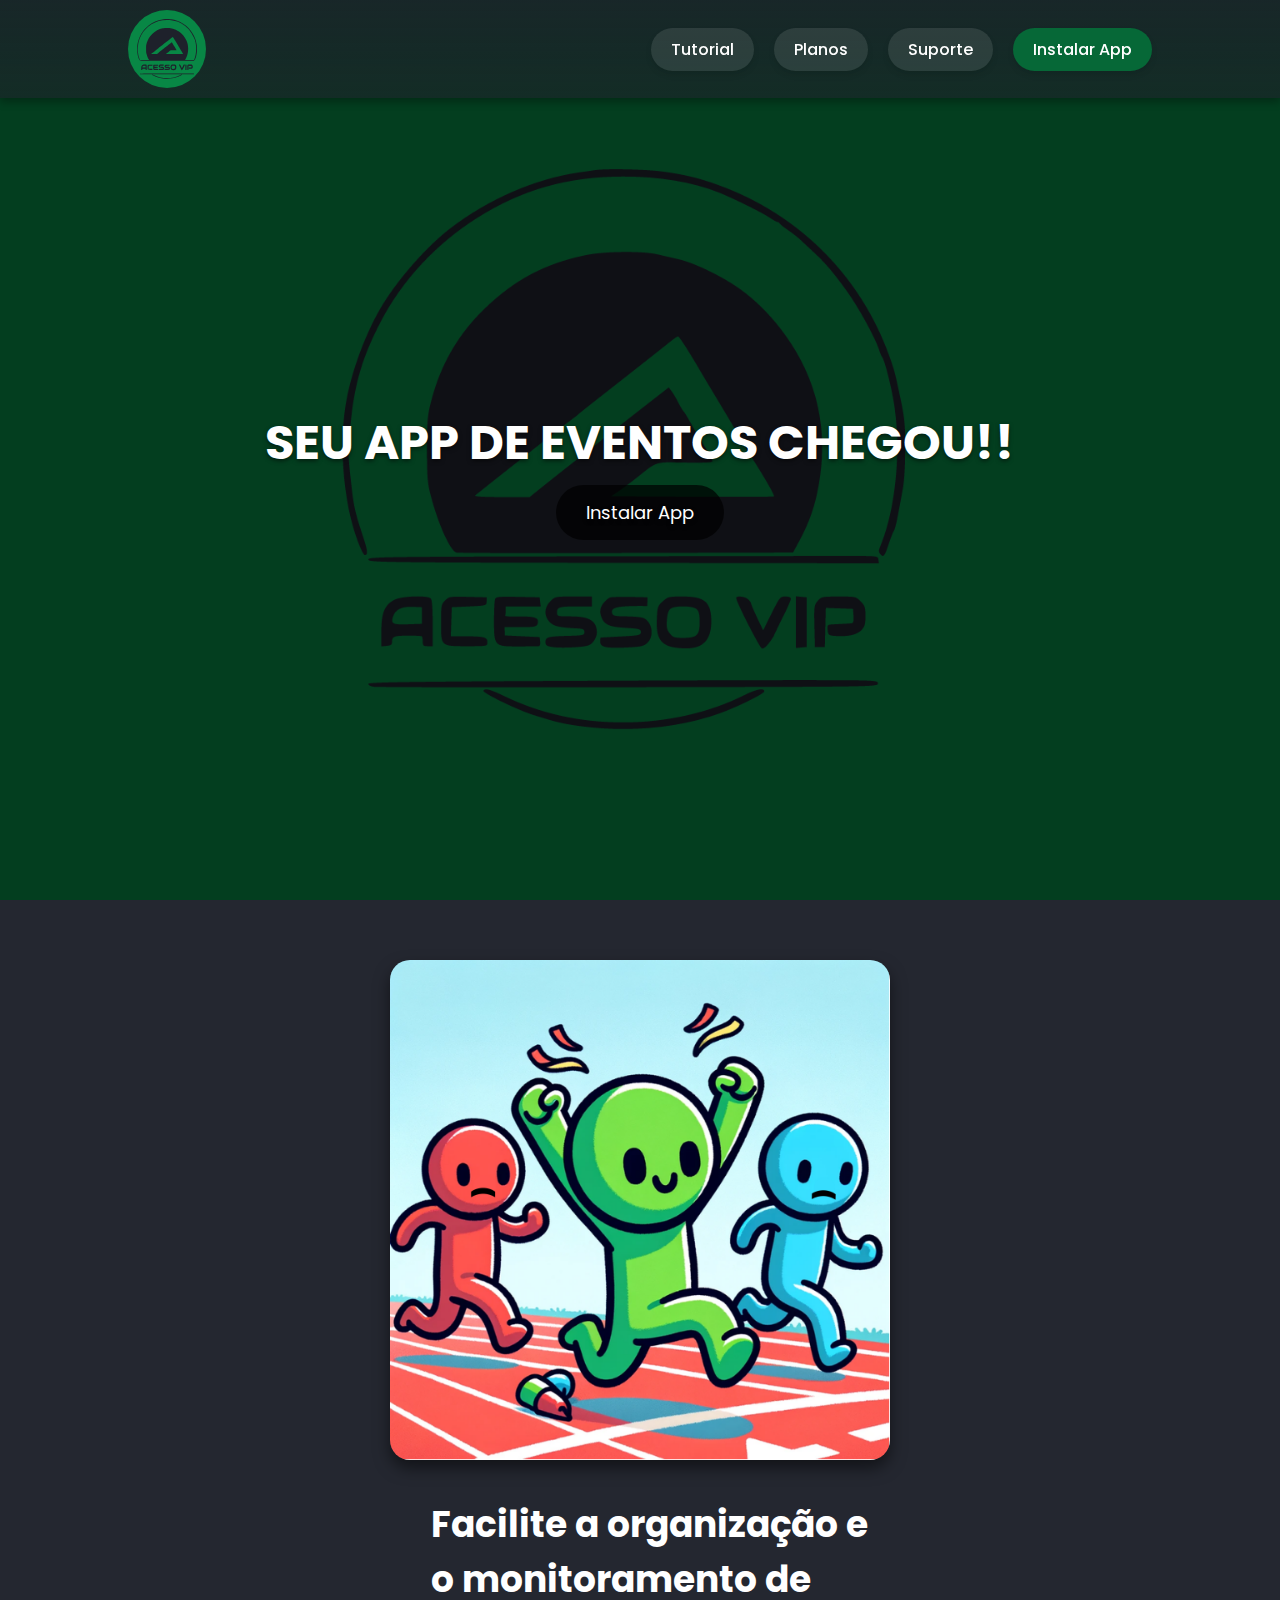
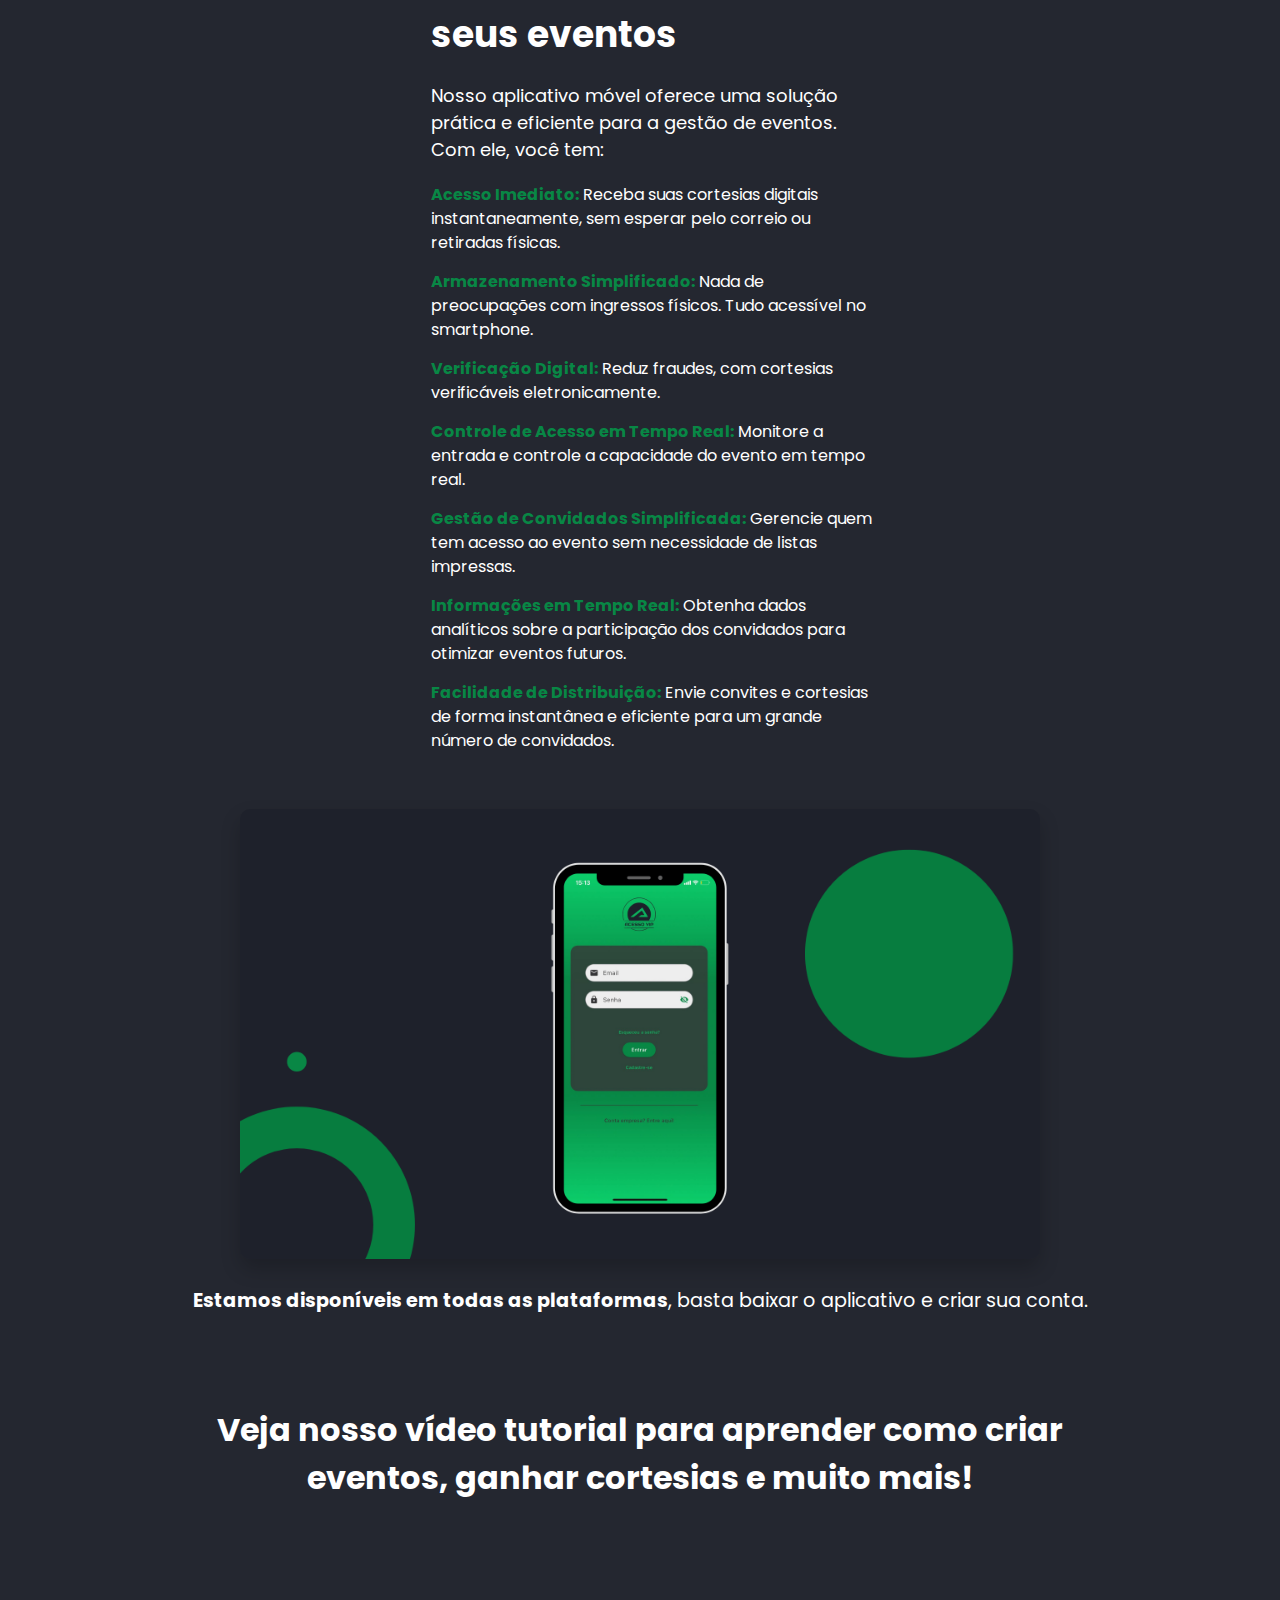
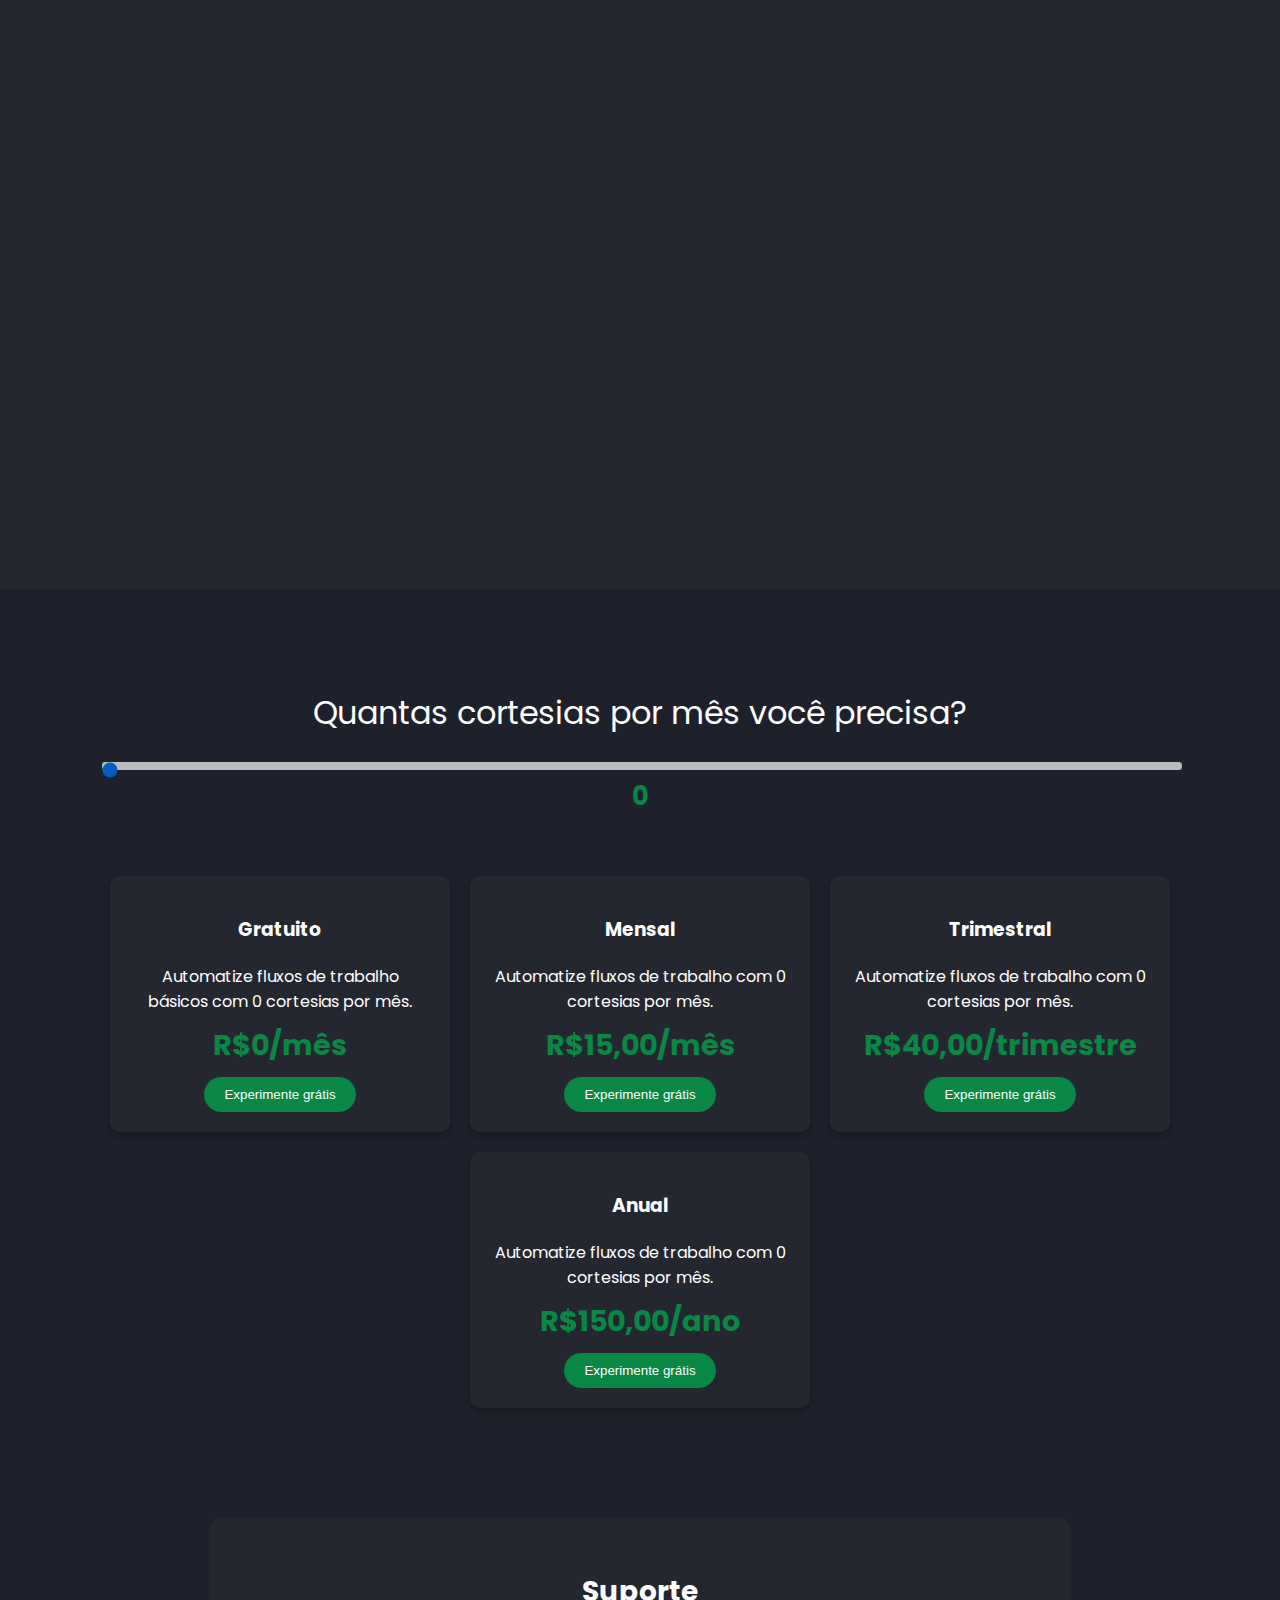
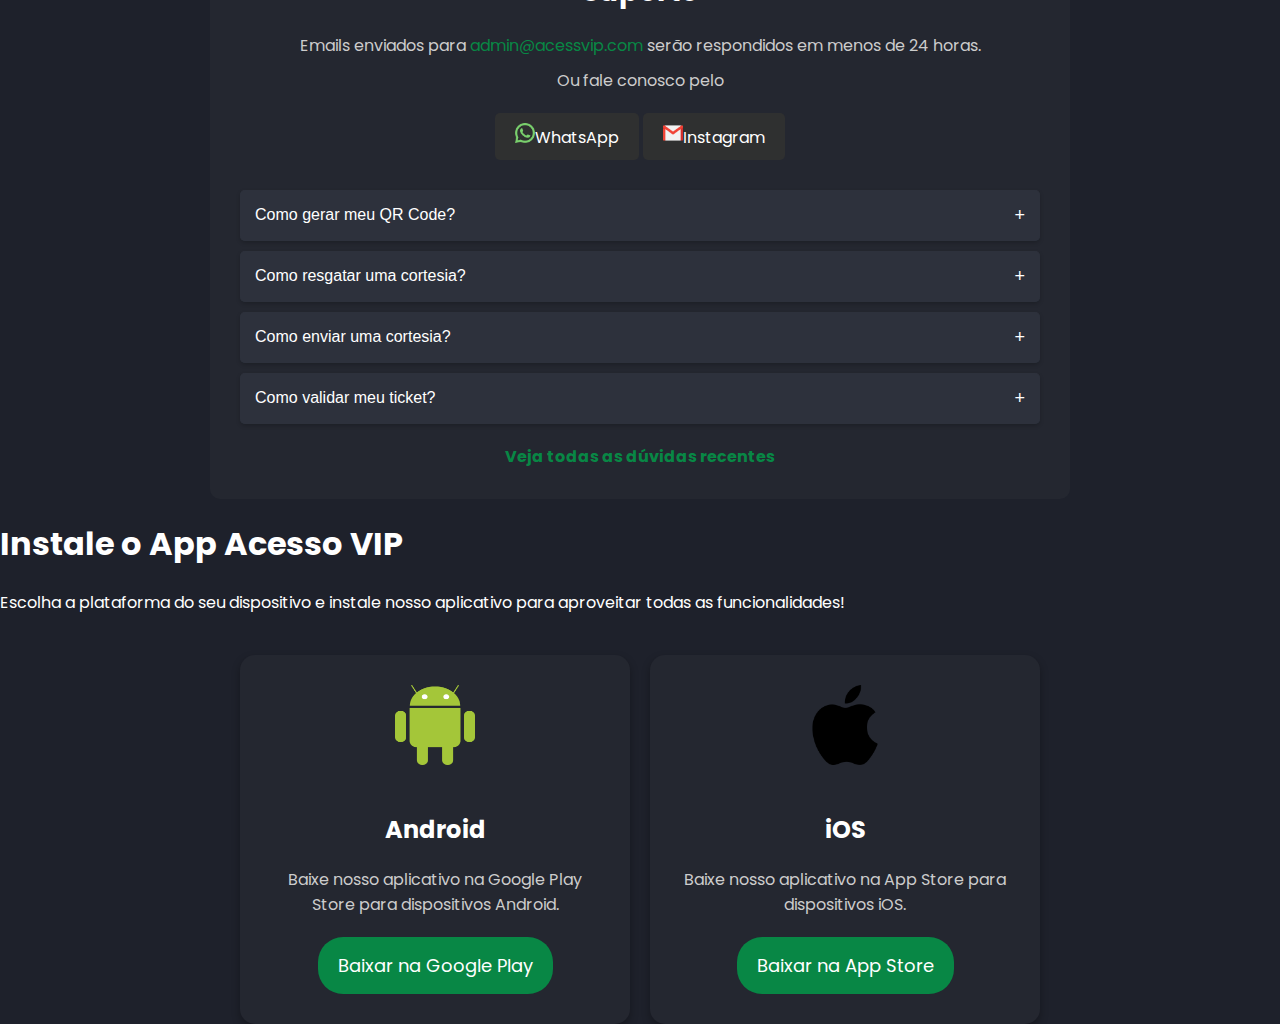
==== commit 208f94c9: "Update index.html" ====
--- a/index.html
+++ b/index.html
@@ -97,7 +97,7 @@
     
     <section id="support-preview" class="support-preview">
         <h2>Suporte</h2>
-        <p>Emails enviados para <a href="mailto:suporte@bkreviews.com.br" class="email-link">suporte@bkreviews.com.br</a> serão respondidos em menos de 24 horas.</p>
+        <p>Emails enviados para <a href="mailto:admin@acessvip.com" class="email-link">admin@acessvip.com</a> serão respondidos em menos de 24 horas.</p>
         <p>Ou fale conosco pelo</p>
         <a href="https://wa.me/your-whatsapp-number" class="whatsapp-button"><img src="assets/whatsapp.png" style="height: 20px;">WhatsApp</a>
         <a href="https://www.instagram.com/seuperfil" class="insta-button"><img src="assets/email.png"  style="height: 20px;">Instagram</a>
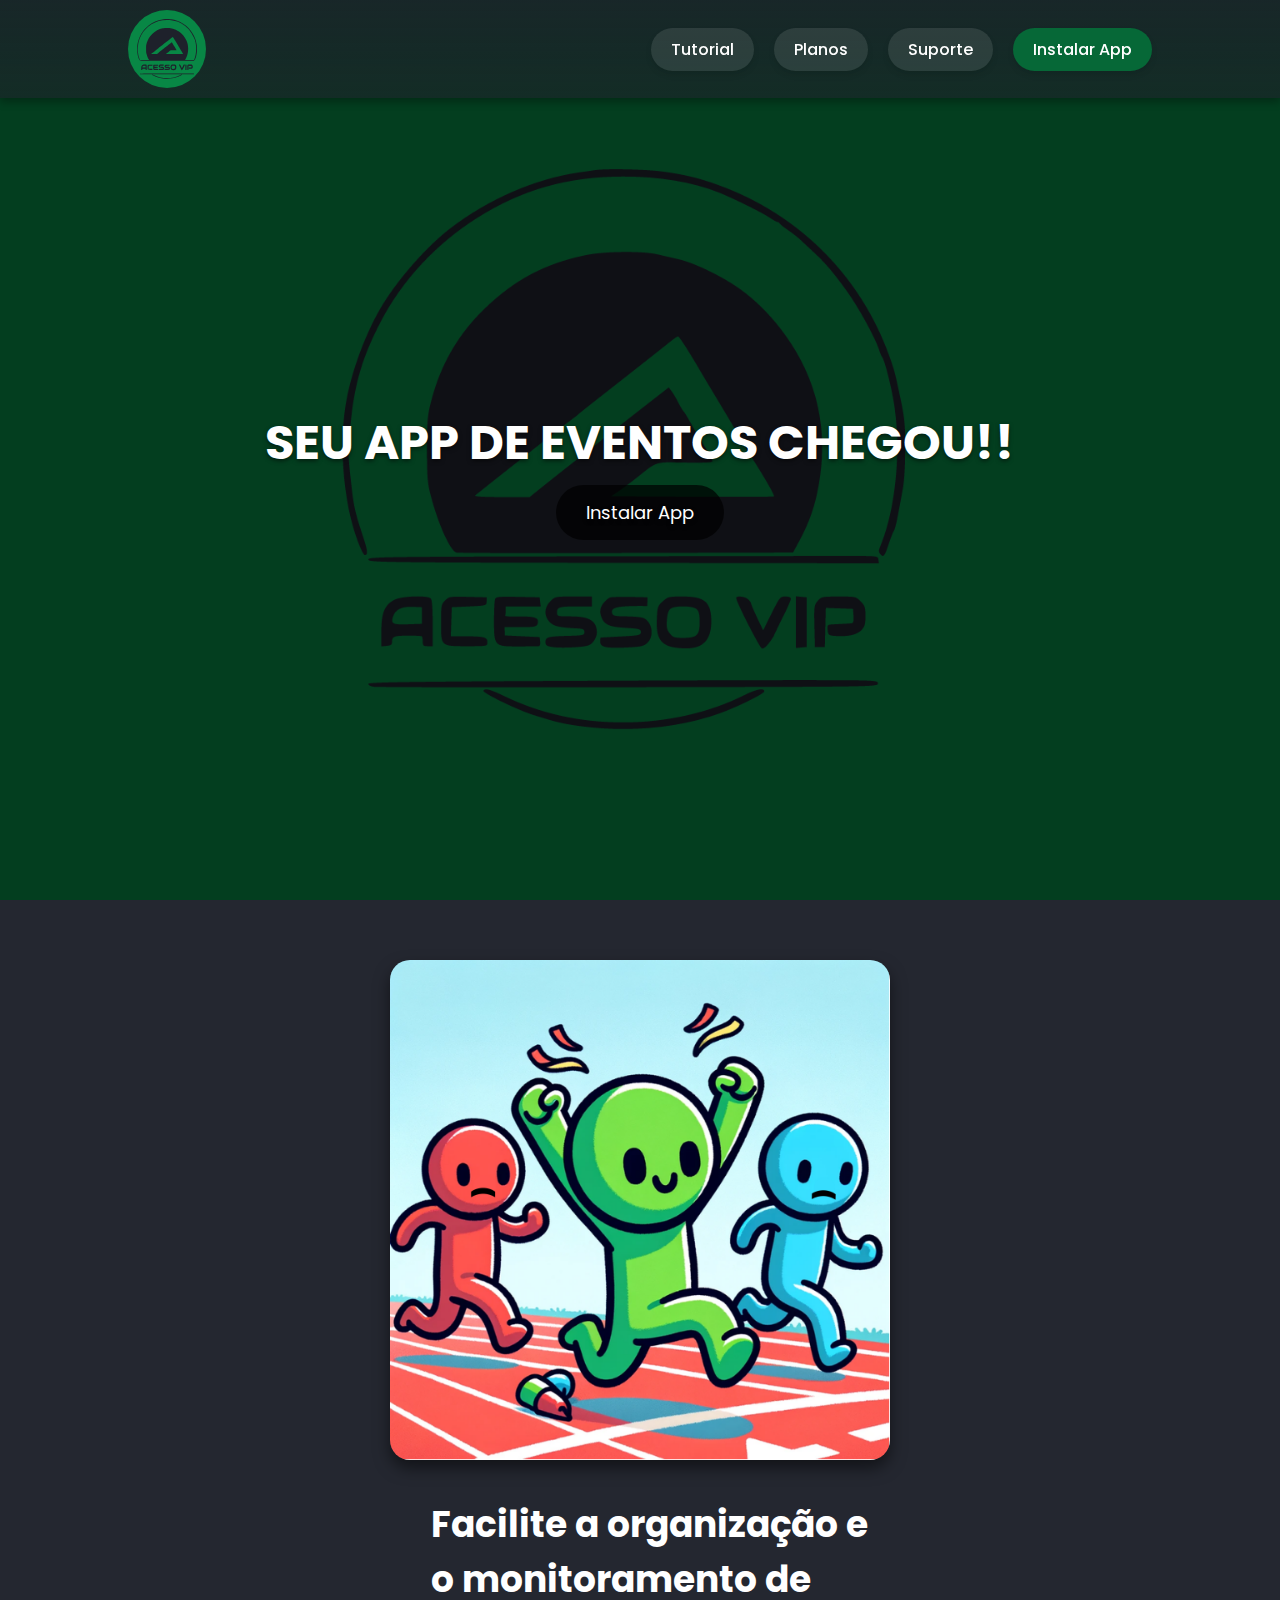
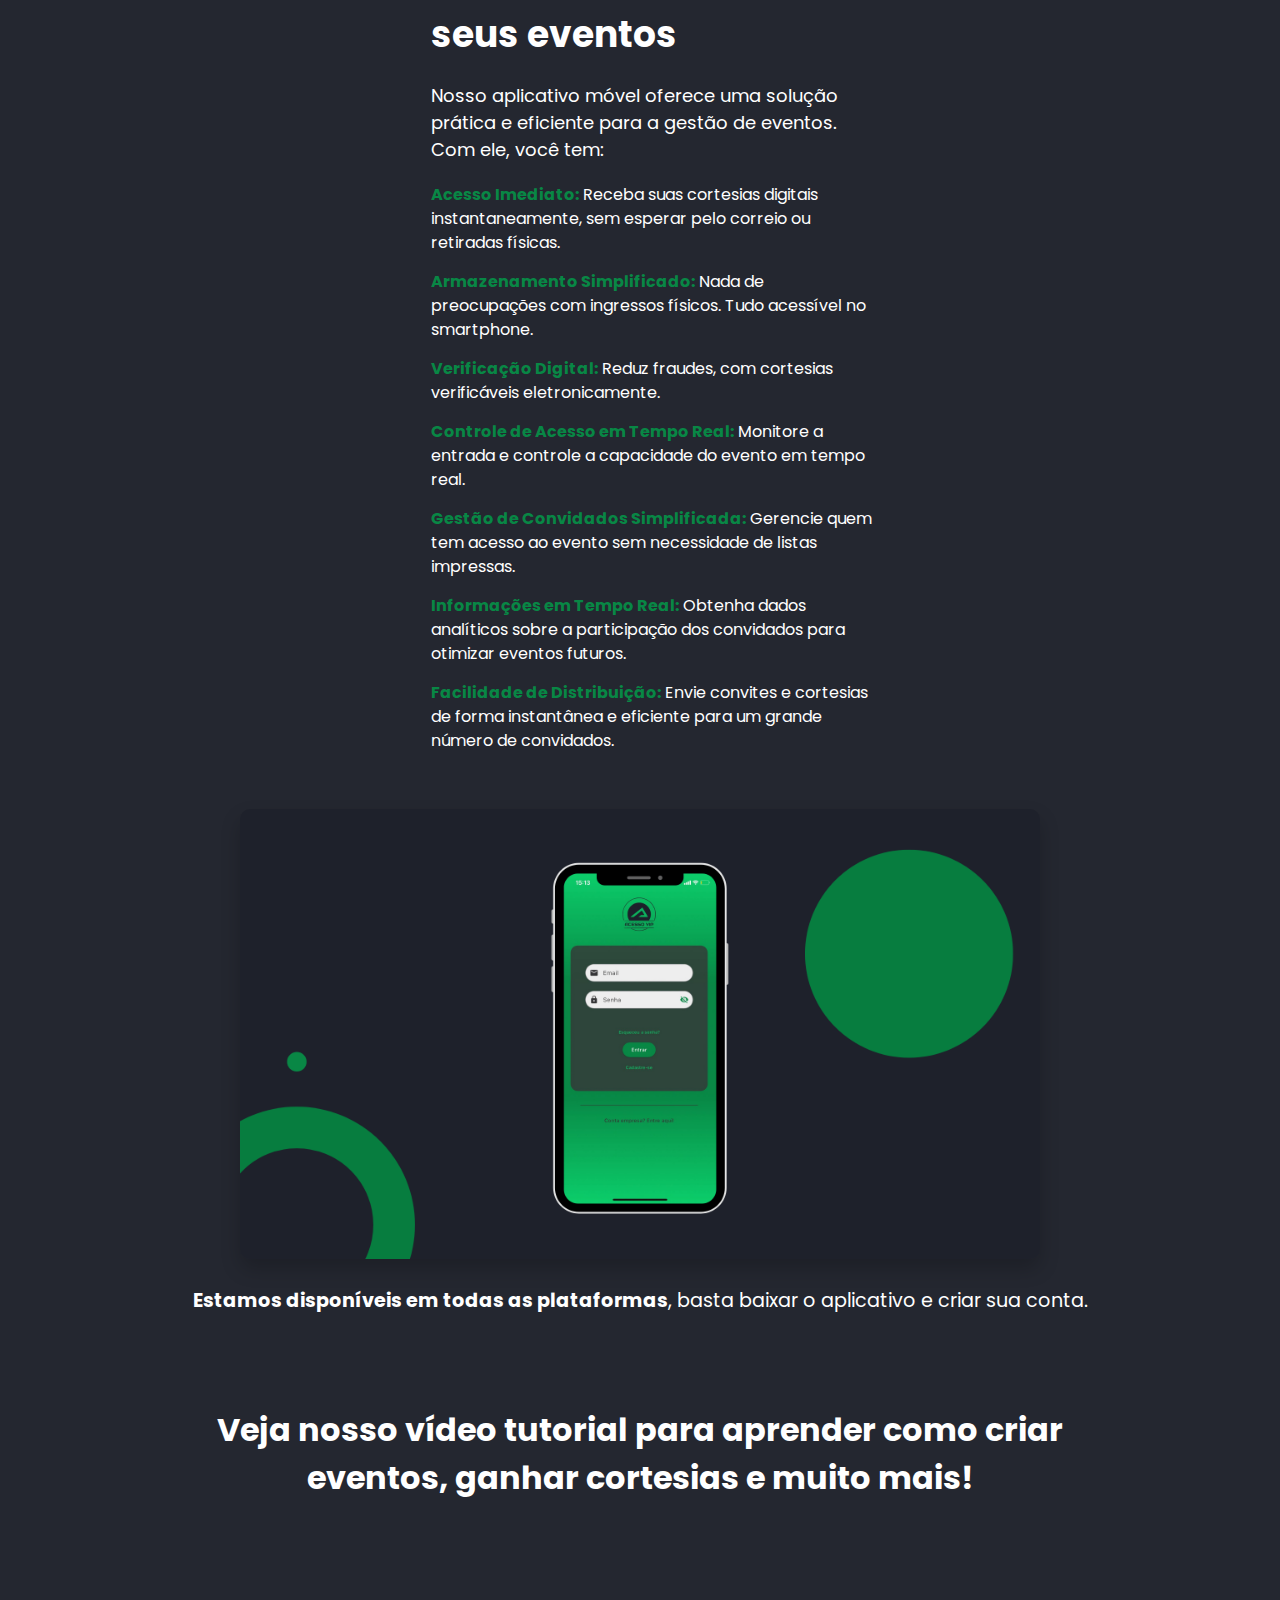
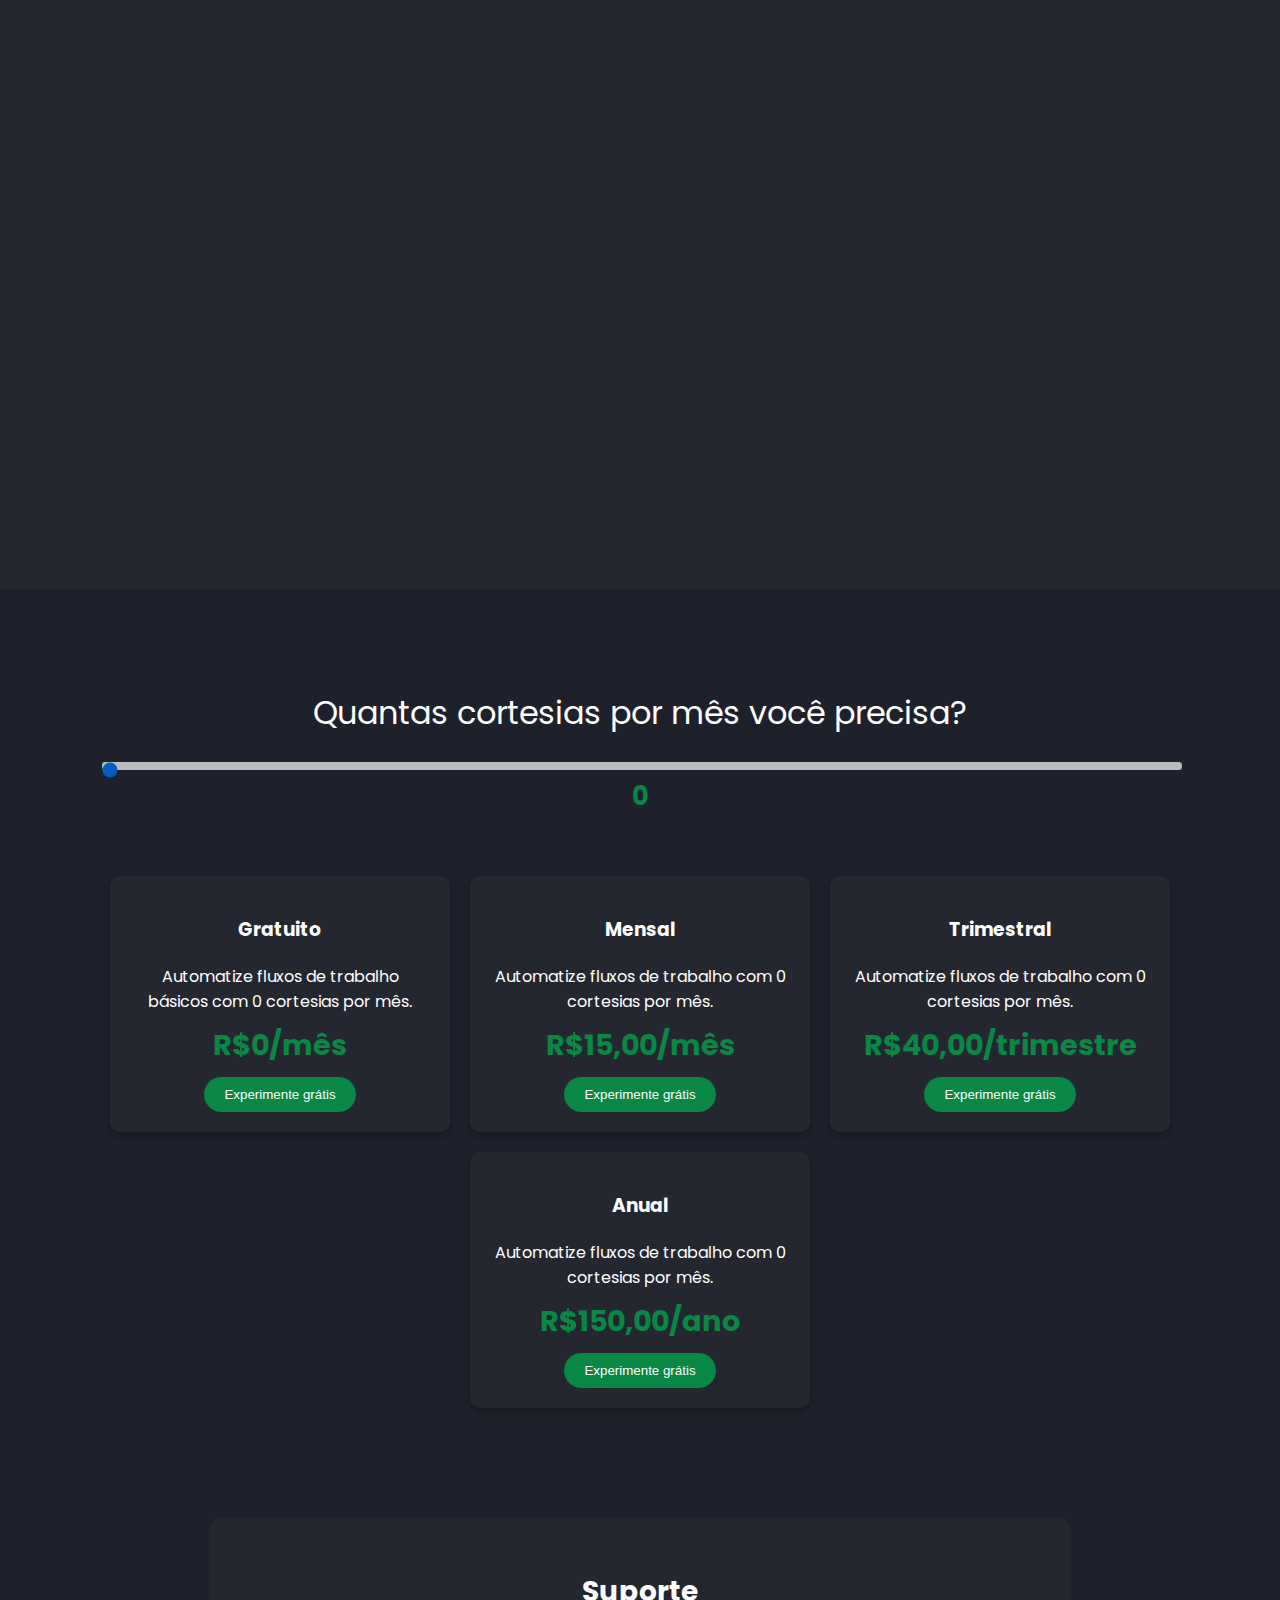
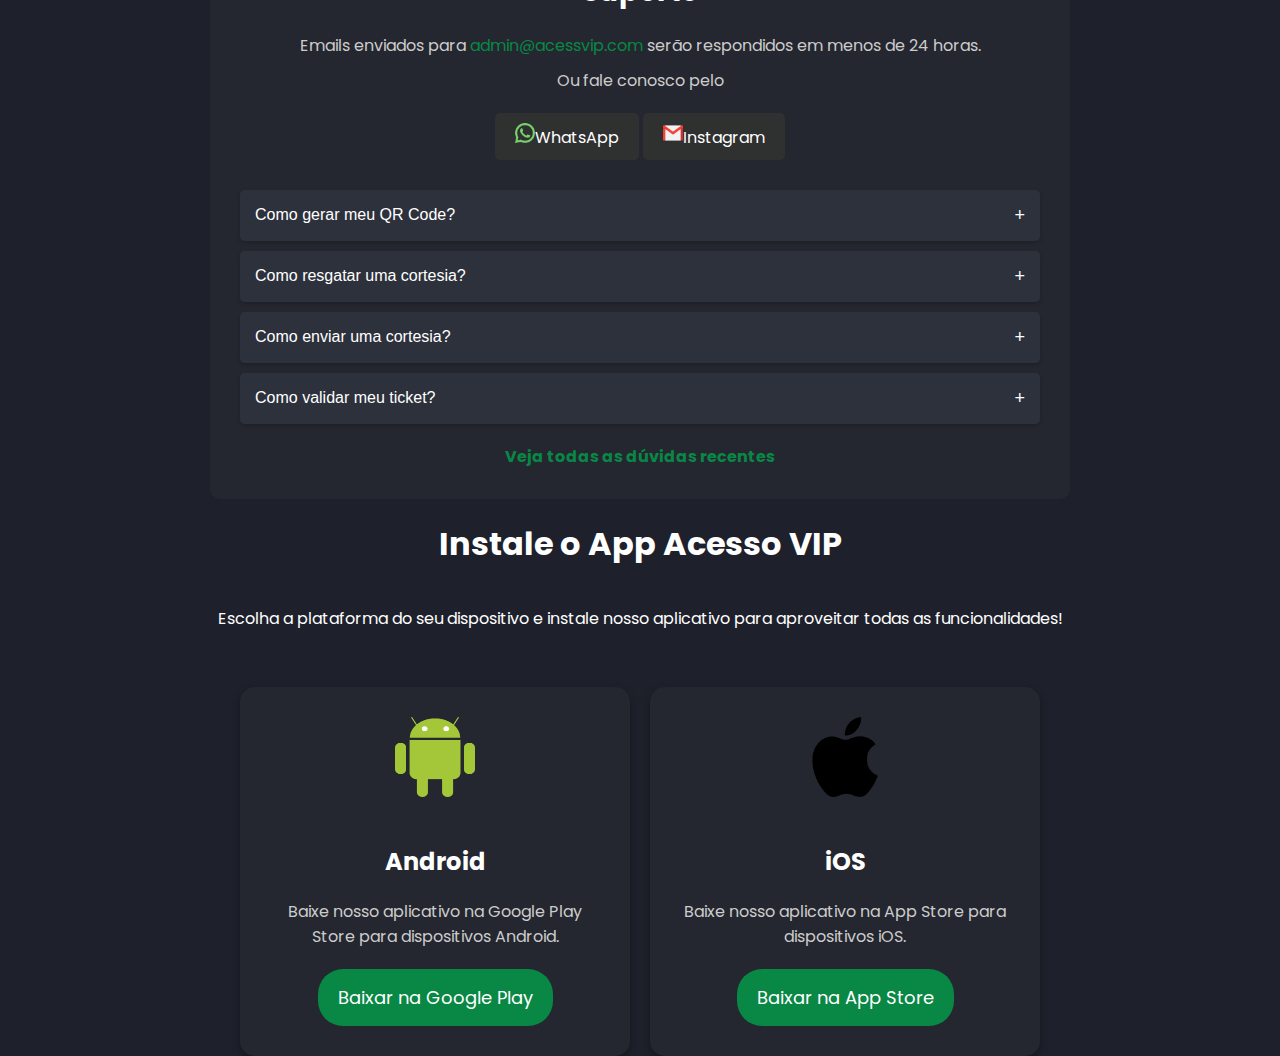
==== commit 858a7f62: "Update index.html" ====
--- a/index.html
+++ b/index.html
@@ -145,8 +145,14 @@
     </section>                
     
     <section id="instalar">
-        <h1>Instale o App Acesso VIP</h1>
-        <p>Escolha a plataforma do seu dispositivo e instale nosso aplicativo para aproveitar todas as funcionalidades!</p>
+        <div class="instalar-title" style="
+    display: flex;
+    flex-direction: column;
+    align-items: center;
+">
+            <h1>Instale o App Acesso VIP</h1>
+            <p>Escolha a plataforma do seu dispositivo e instale nosso aplicativo para aproveitar todas as funcionalidades!</p>
+        </div>
         
         <div class="platform-container">
             <div class="platform">
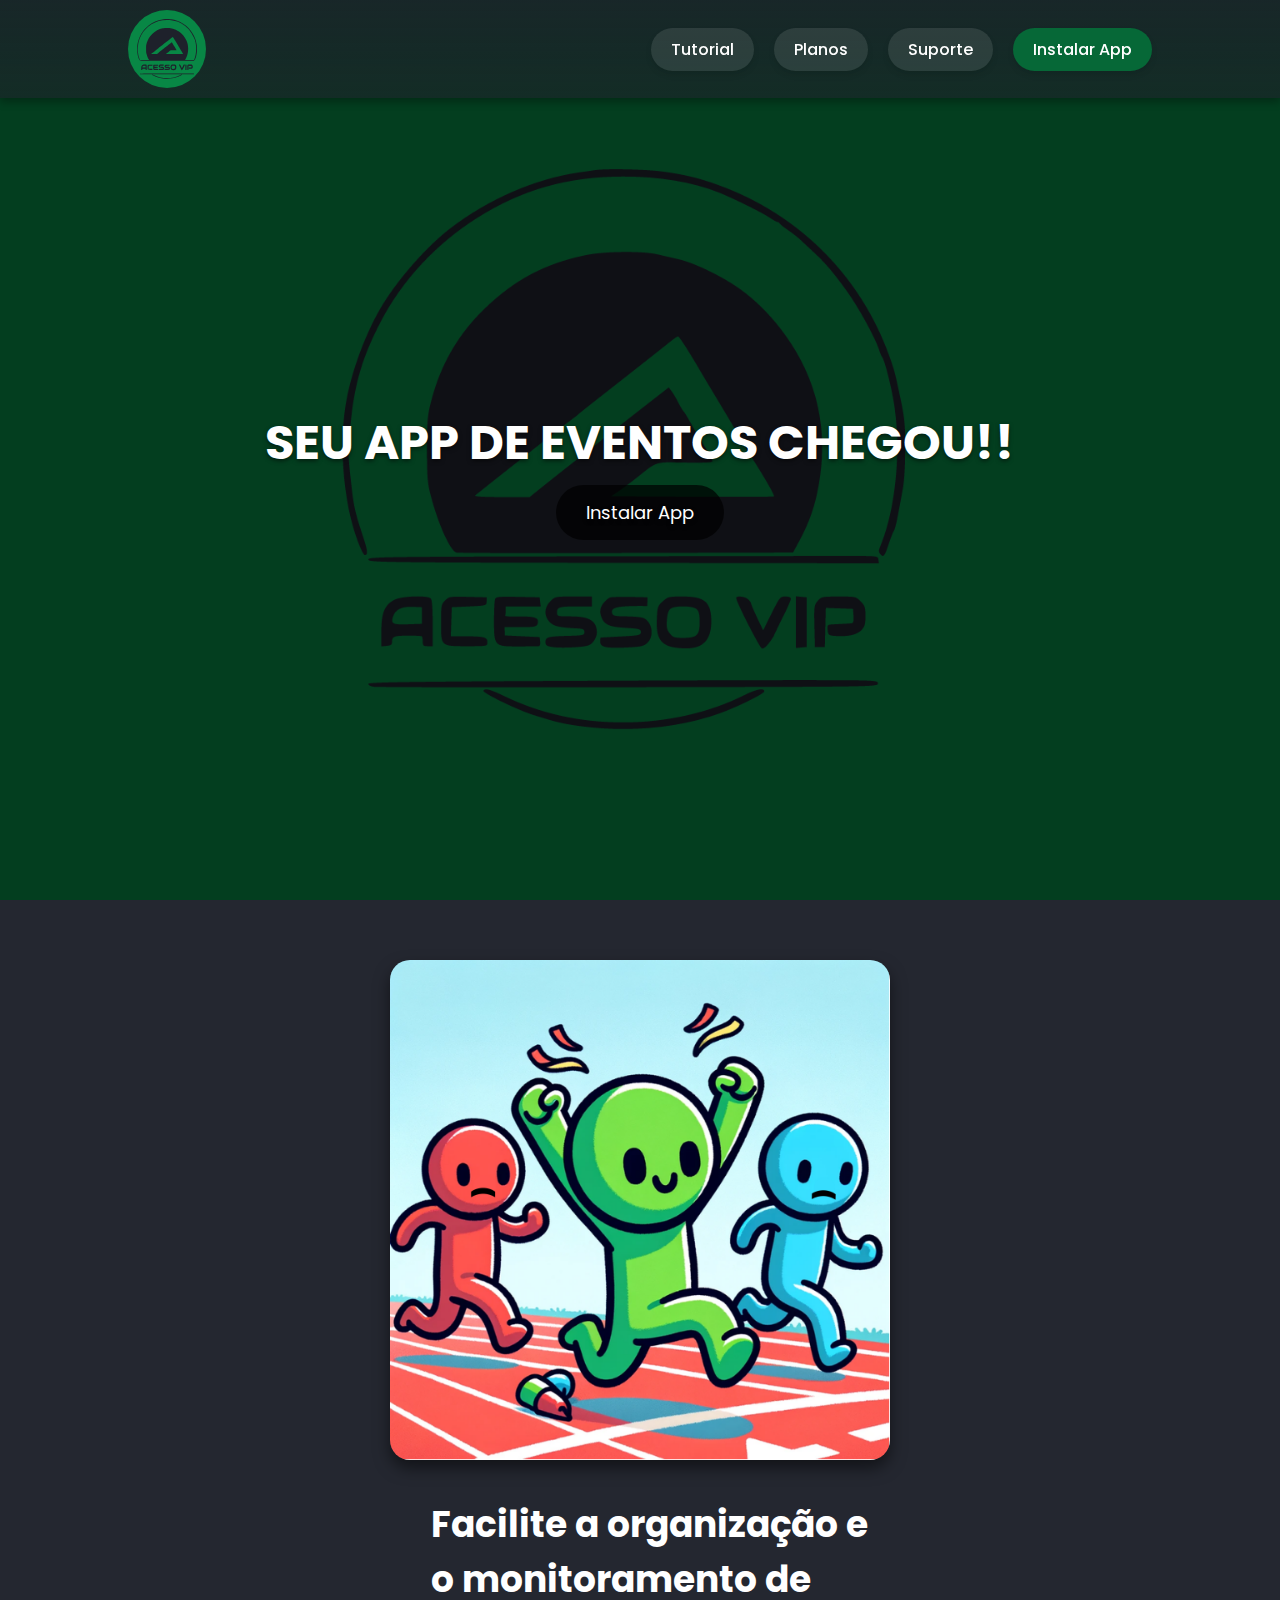
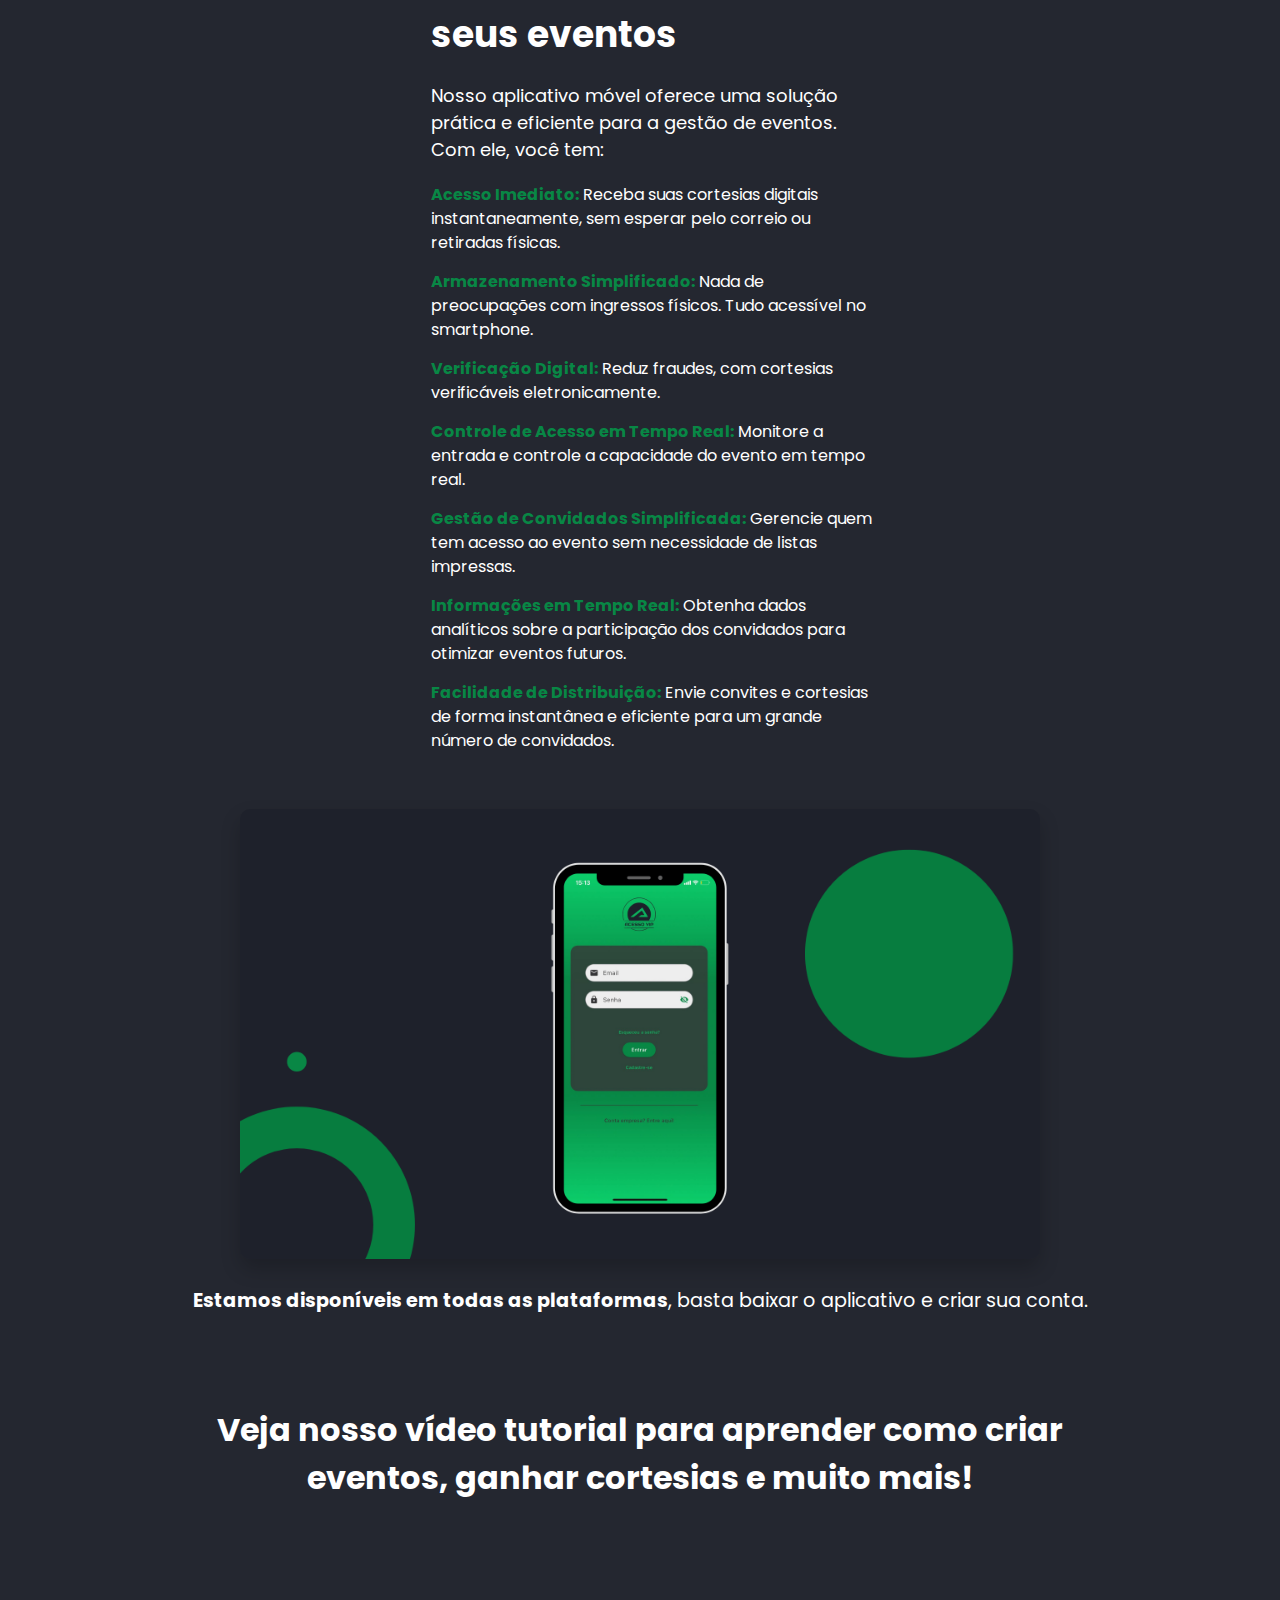
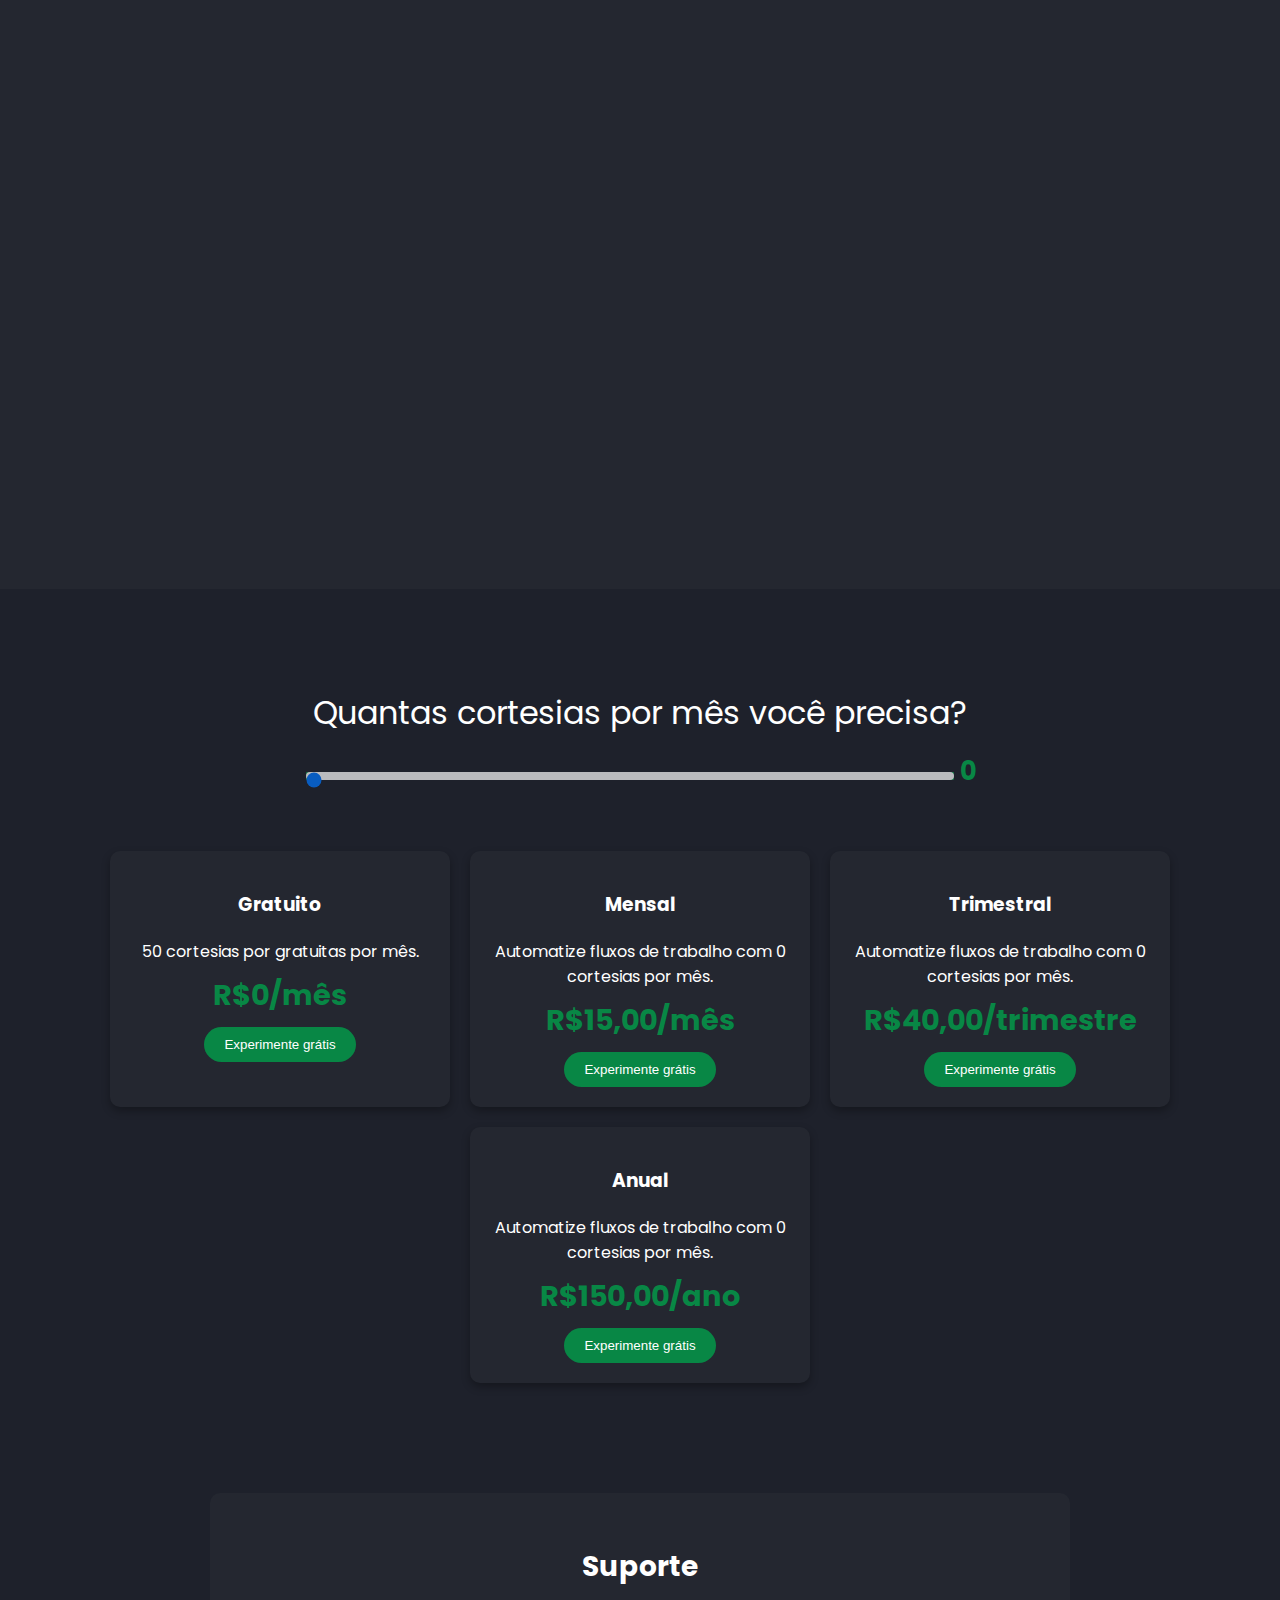
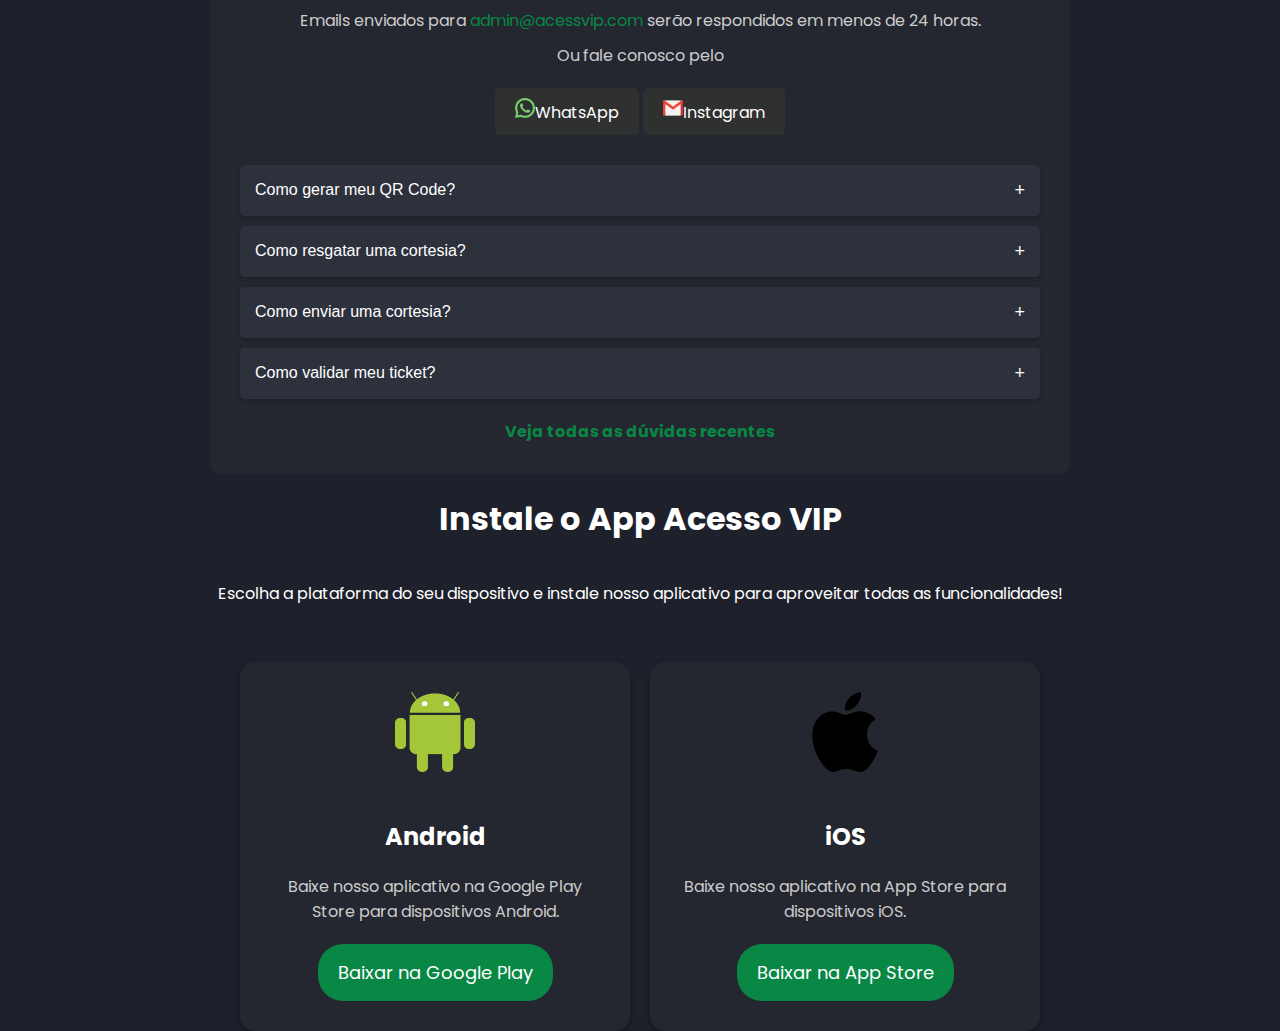
==== commit 4050ee00: "Update index.html" ====
--- a/index.html
+++ b/index.html
@@ -15,7 +15,7 @@
             <ul>
                 <li><a href="#tutorial">Tutorial</a></li>
                 <li><a href="#plans">Planos</a></li>
-                <li><a href="#support">Suporte</a></li>
+                <li><a href="#support-preview">Suporte</a></li>
                 <li><a href="#instalar" style="background-color: #066837;">Instalar App</a></li>
             </ul>
         </nav>
@@ -70,7 +70,7 @@
         <div class="plans-container">
             <div class="plan">
                 <h3>Gratuito</h3>
-                <p>Automatize fluxos de trabalho básicos com <span id="free-courtesy">0</span> cortesias por mês.</p>
+                <p><span id="free-courtesy">50</span> cortesias por  gratuitas por mês. </p>
                 <p class="price">R$0/mês</p>
                 <button>Experimente grátis</button>
             </div>
--- a/styles.css
+++ b/styles.css
@@ -237,7 +237,7 @@
 
 #courtesy-slider {
     -webkit-appearance: none;
-    width: 100%;
+    width: 60%;
     height: 8px;
     background: #088745; /* Cor de fundo padrão */
     outline: none;
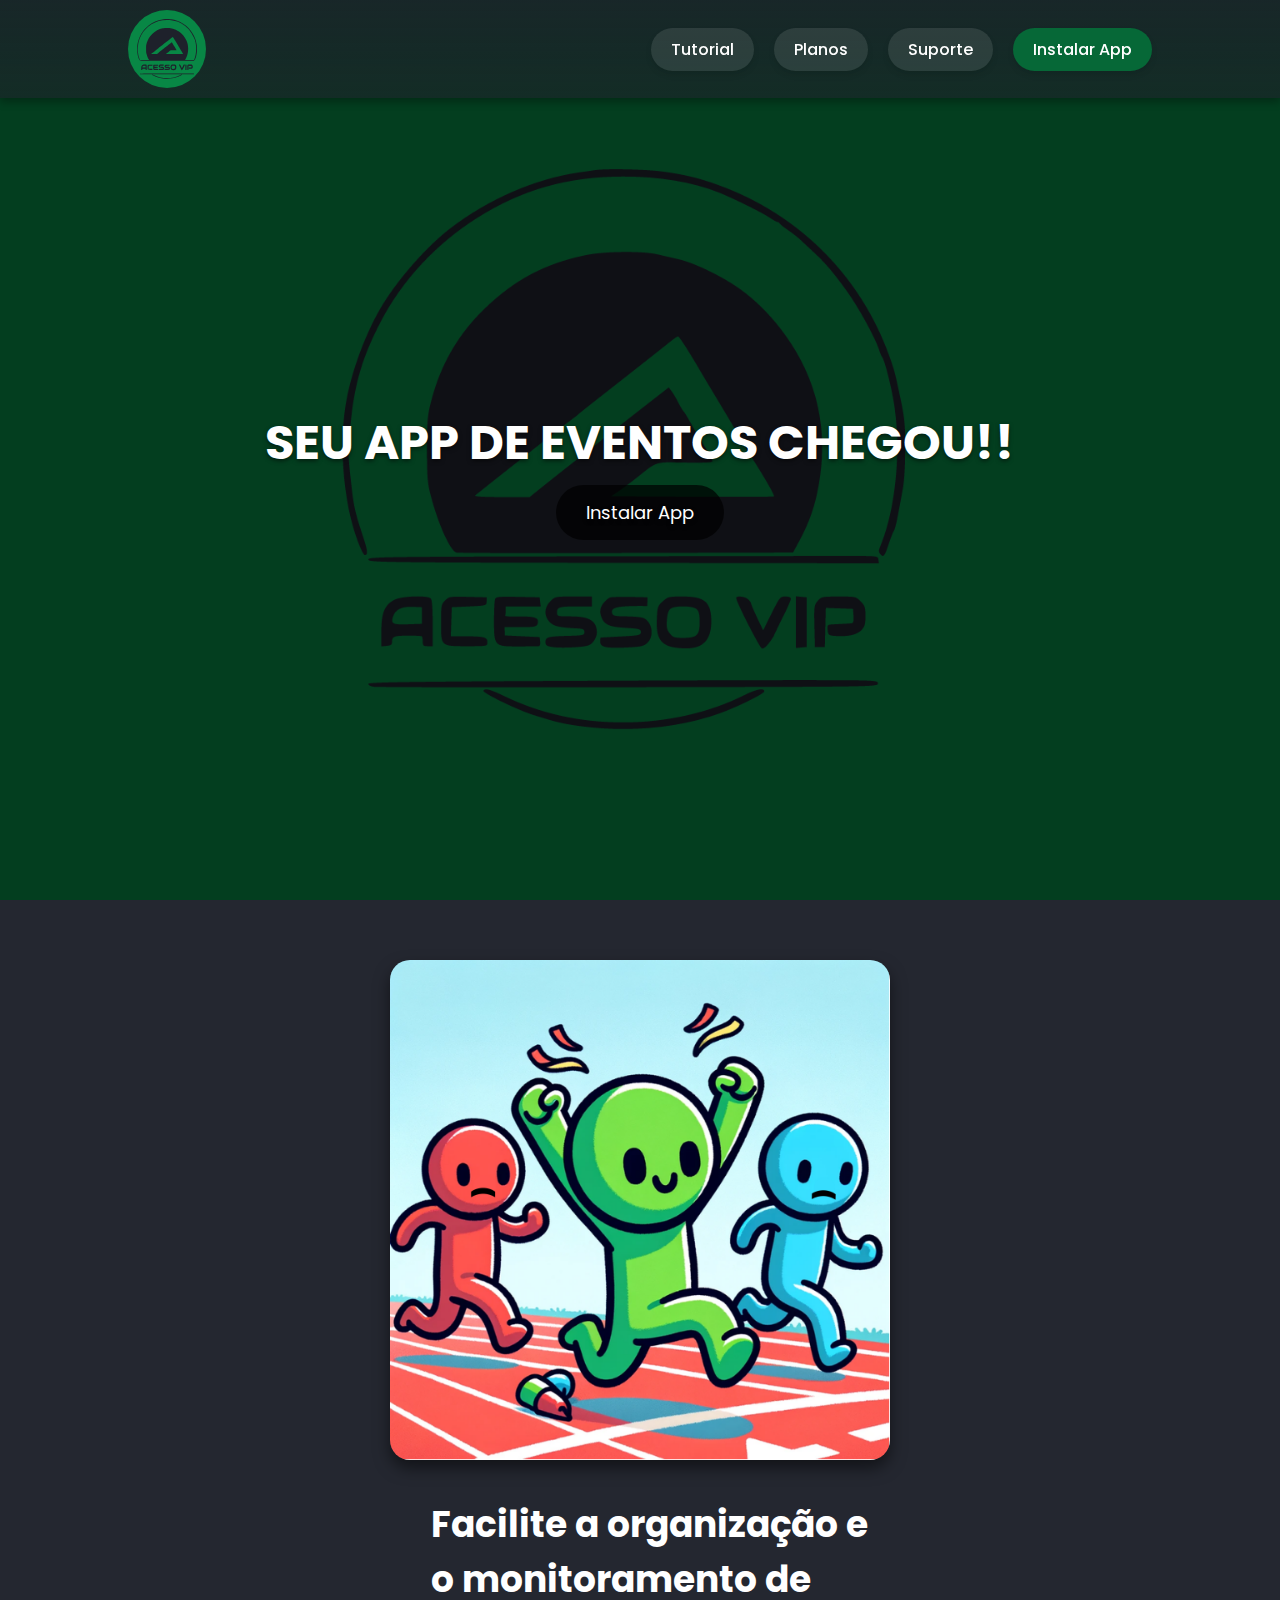
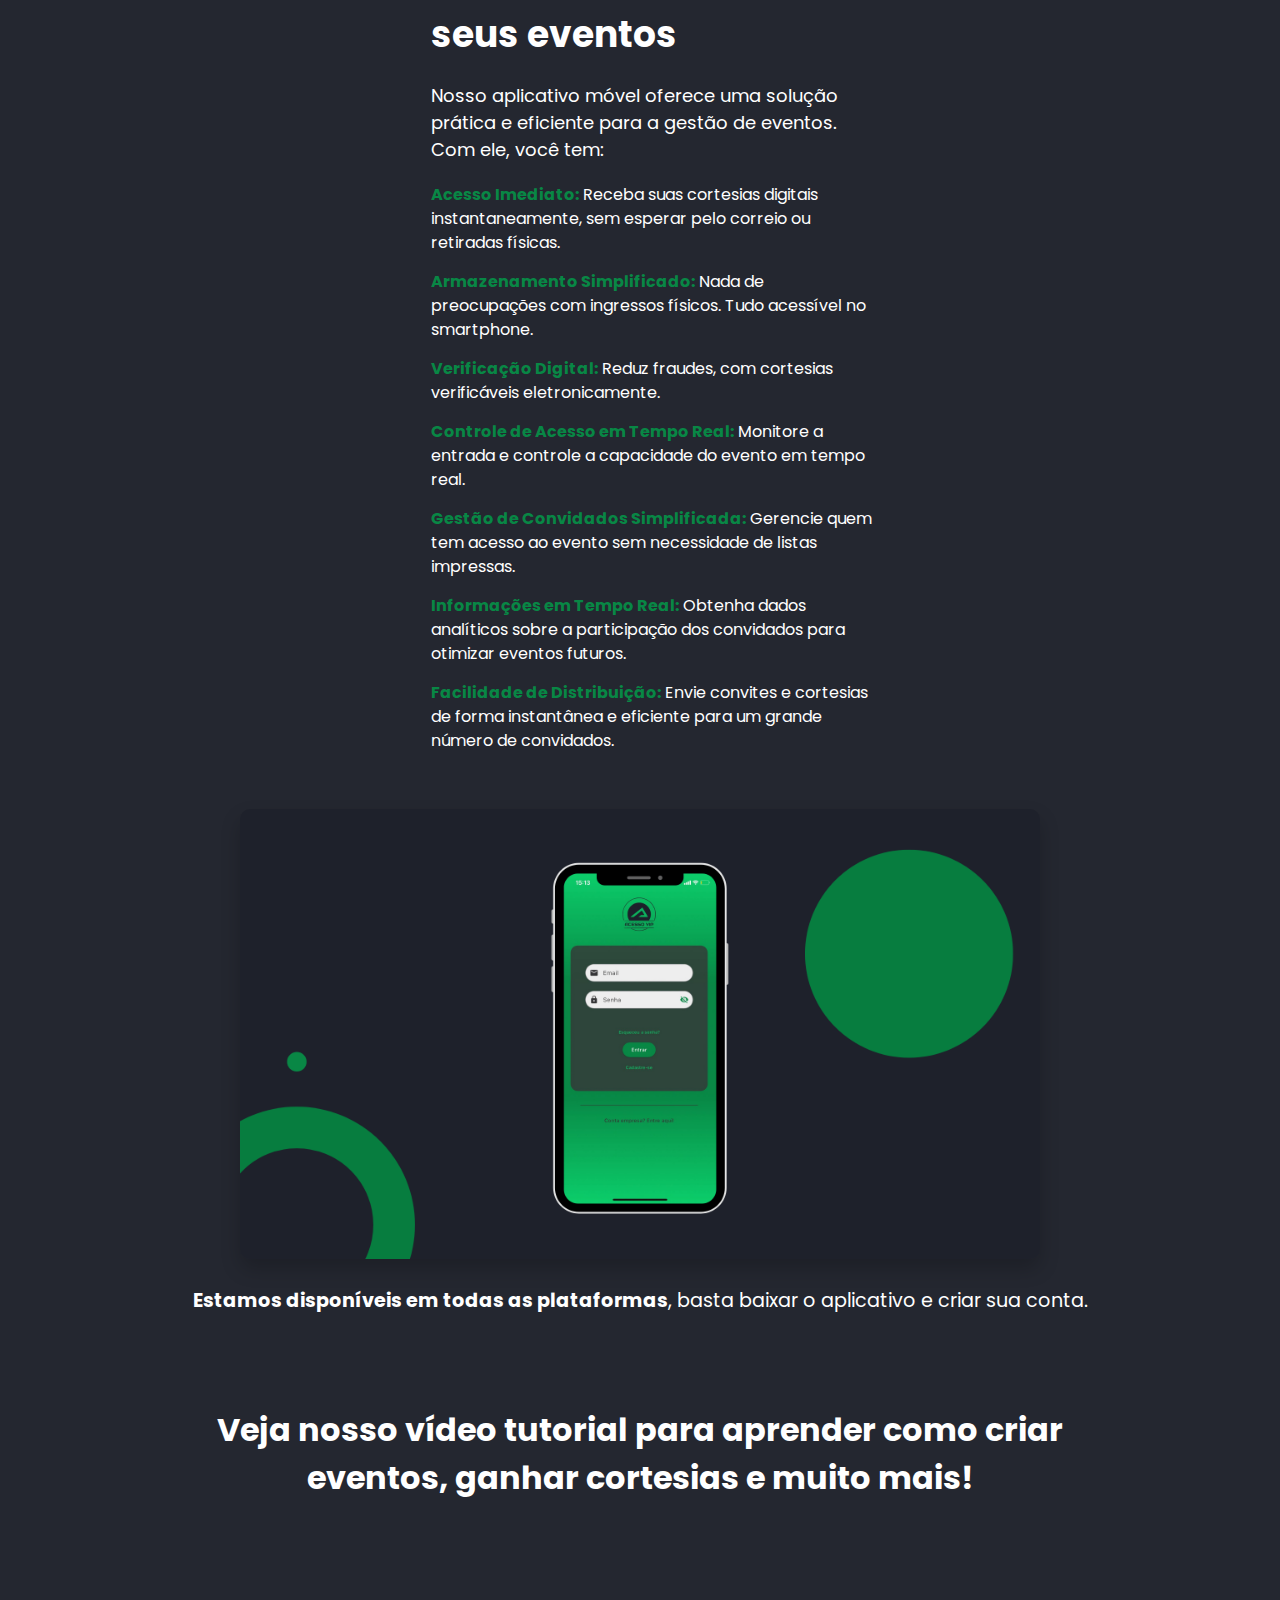
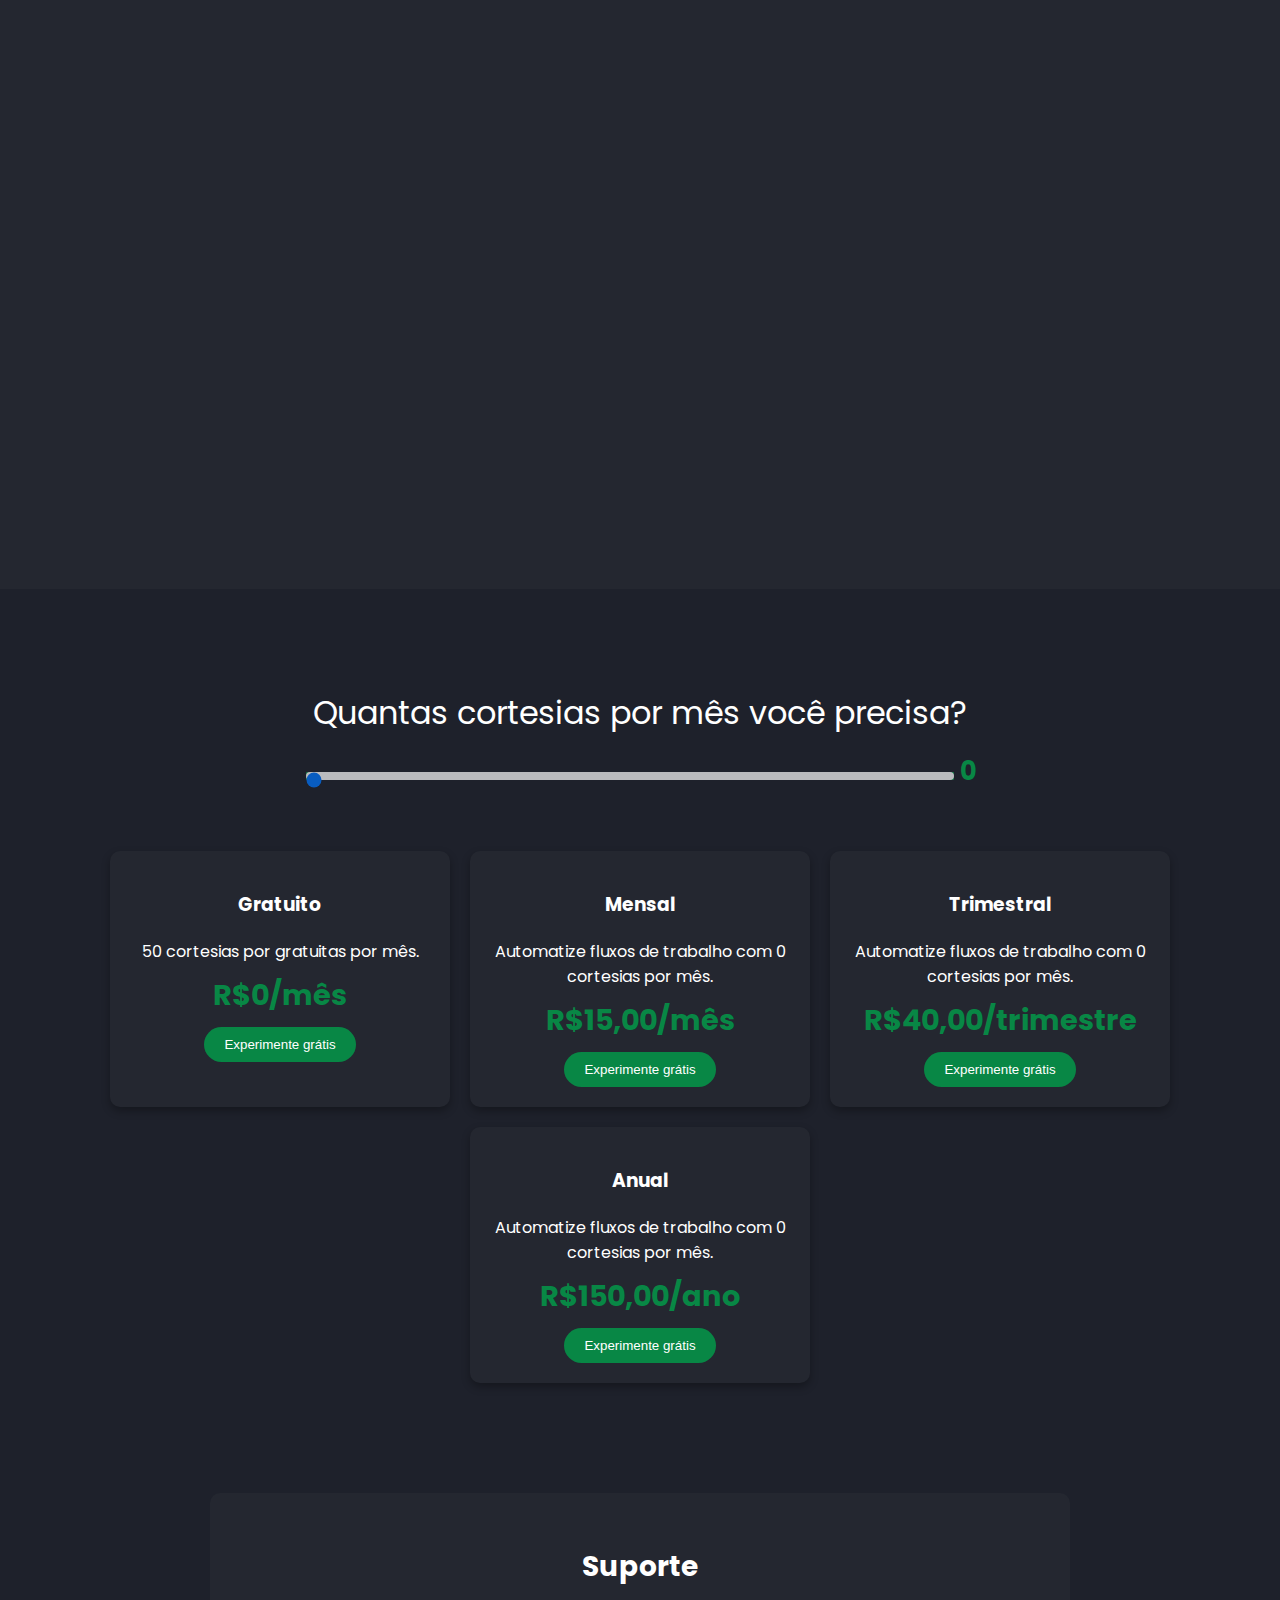
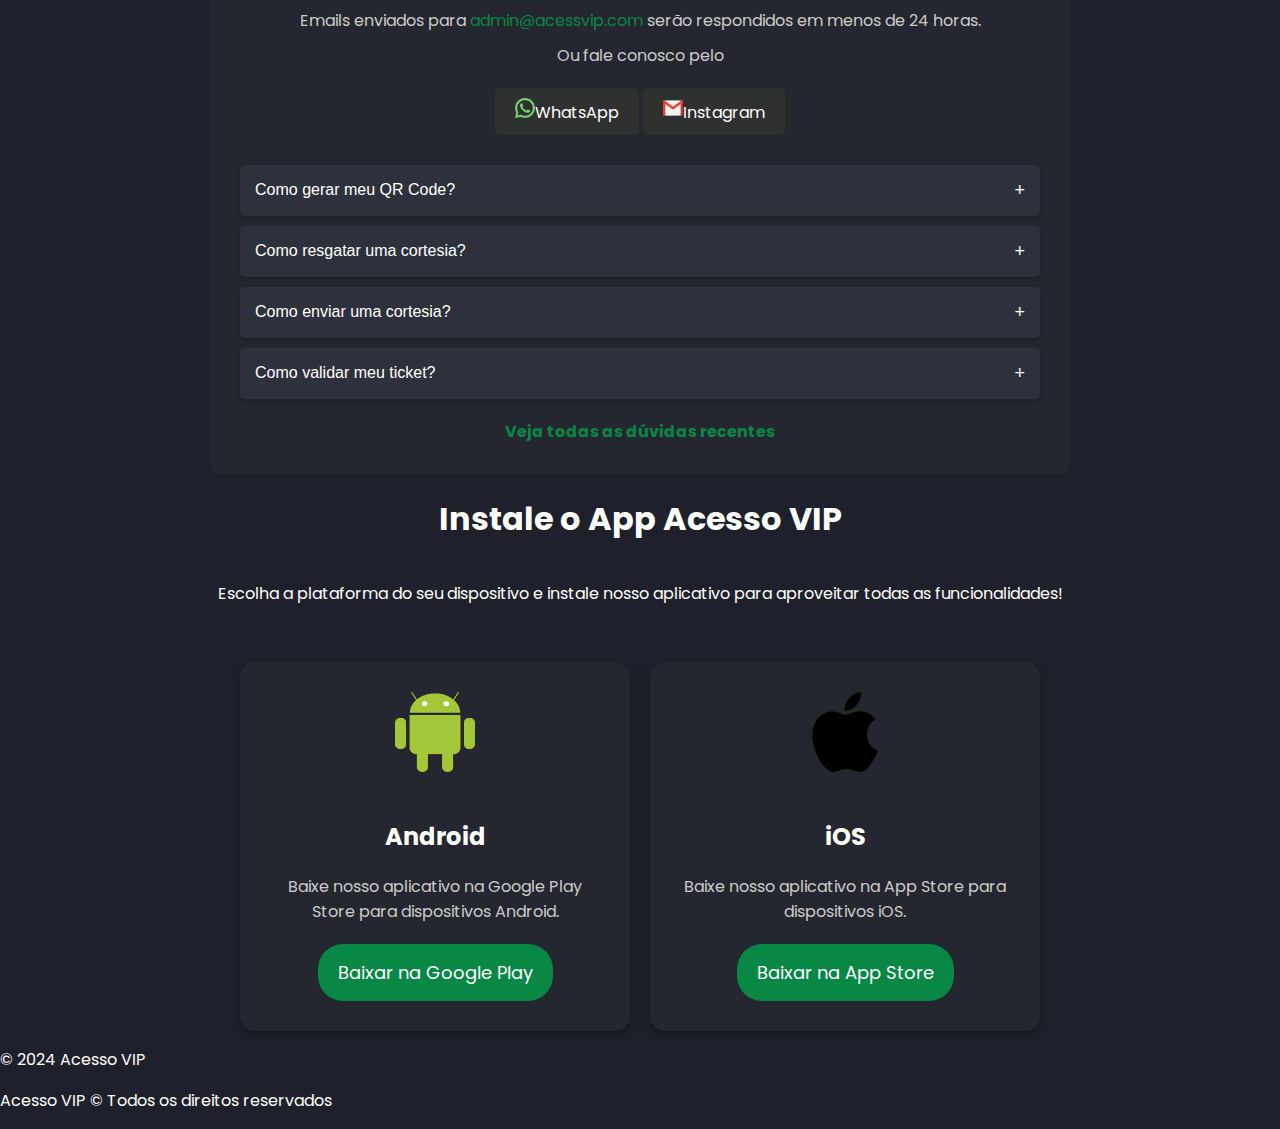
==== commit cdcb81f3: "Update index.html" ====
--- a/index.html
+++ b/index.html
@@ -170,6 +170,11 @@
         </div>
     </section>
 
+    <footer class="footer">
+    <p>&copy; 2024 Acesso VIP</p>
+    <p>Acesso VIP © Todos os direitos reservados</p>
+</footer>
+
     <!-- Carrega o script externo -->
     <script src="scripts.js"></script>
 </body>
